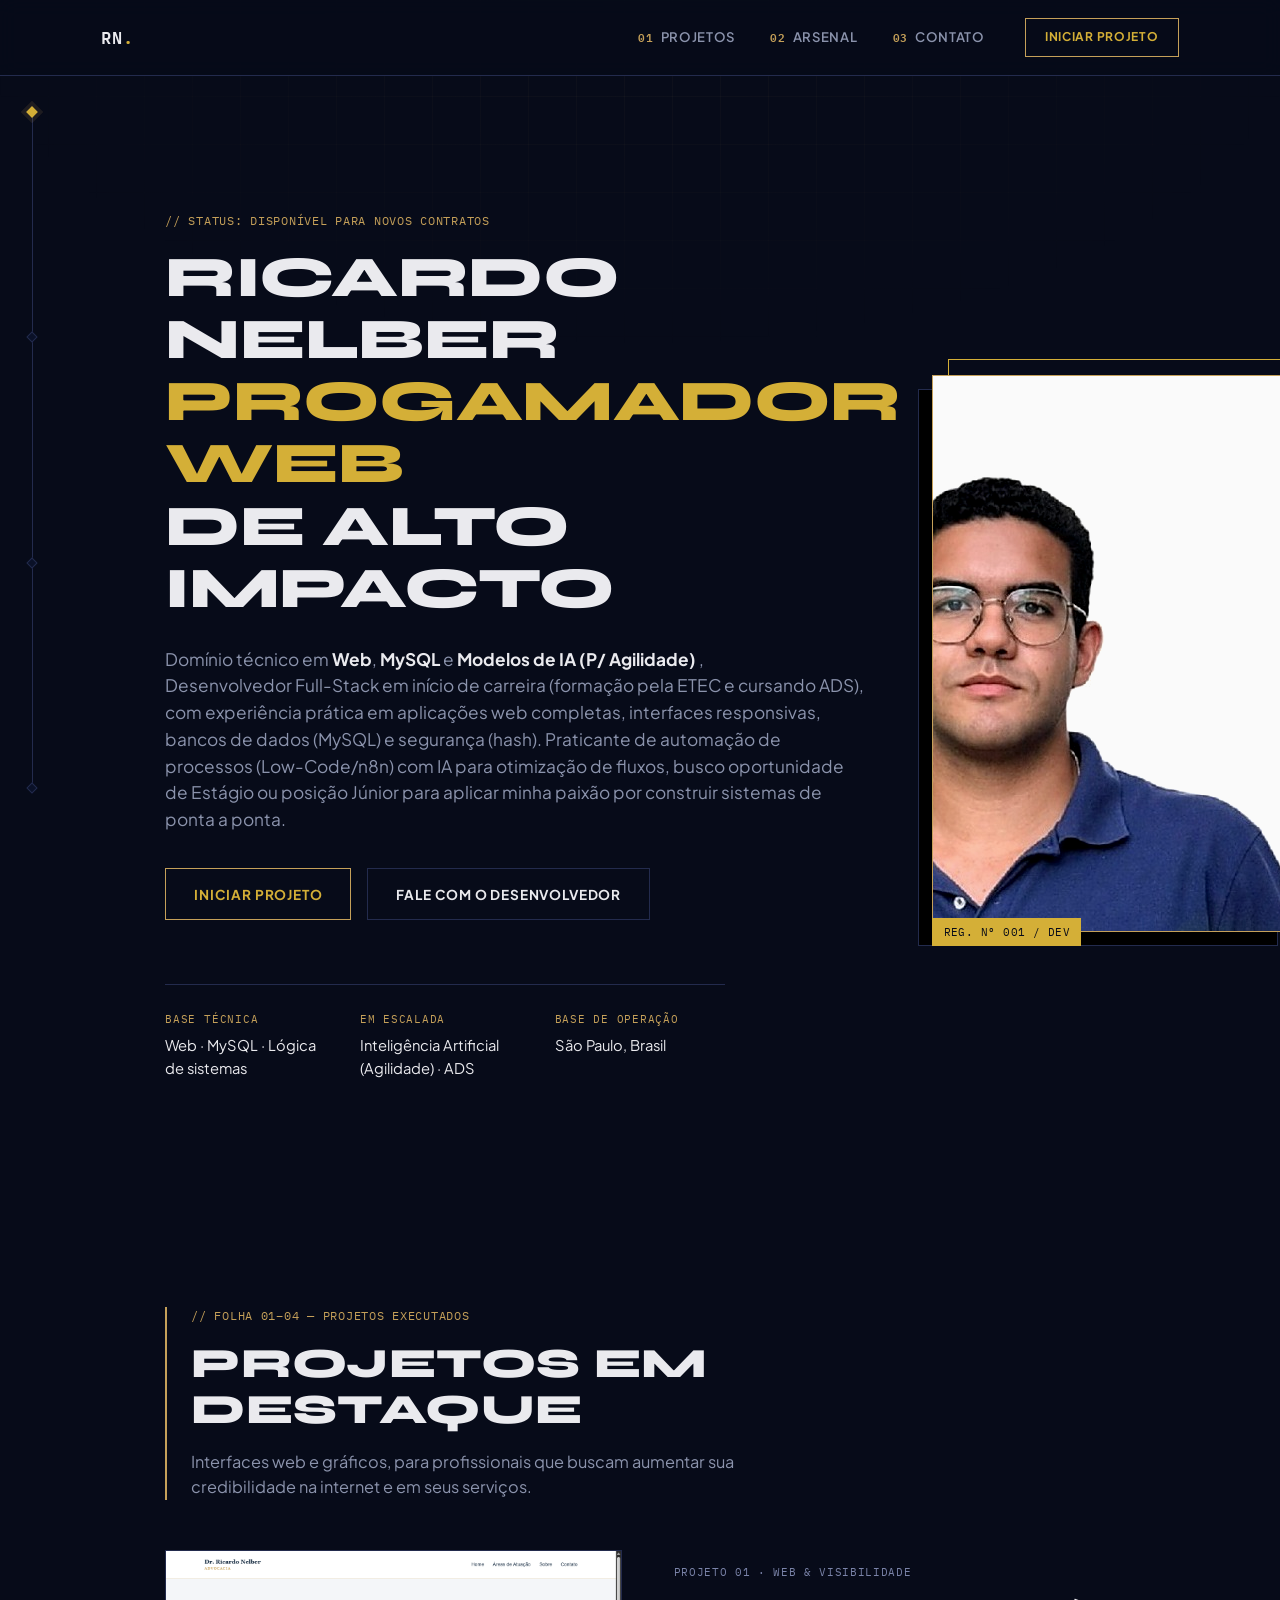
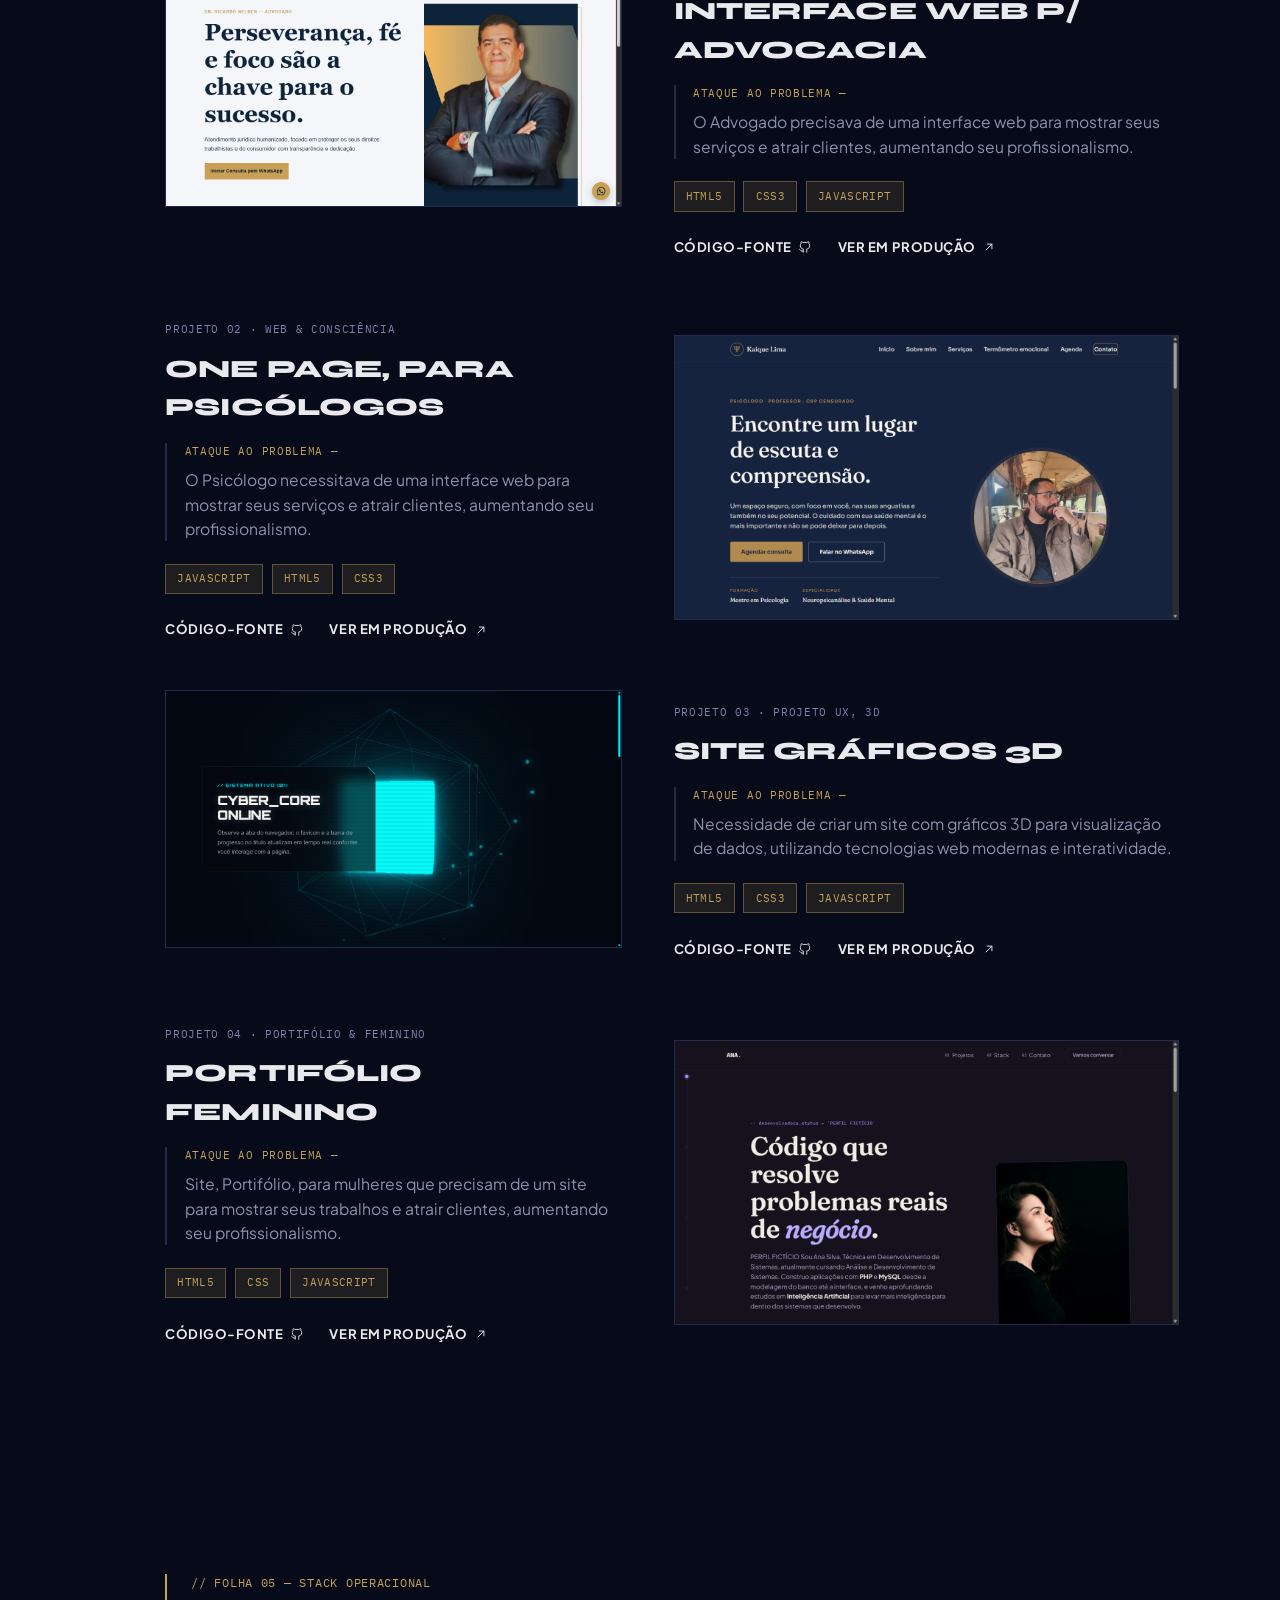
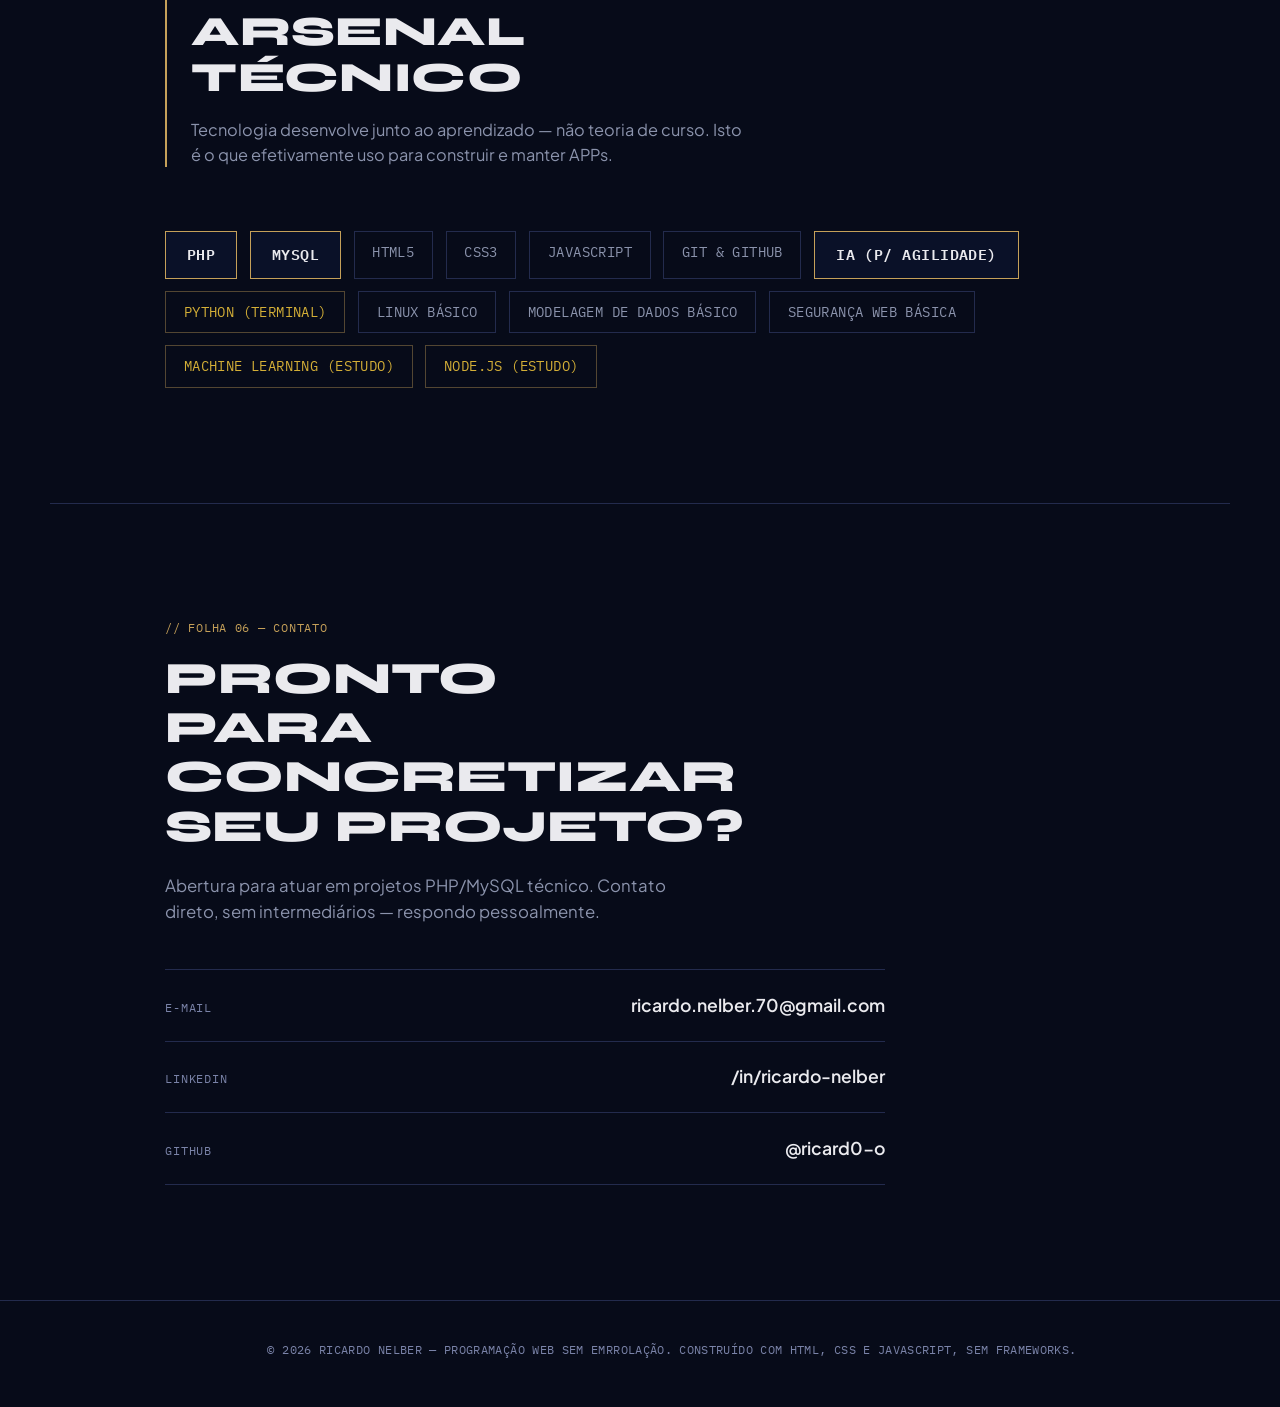
==== index.html @ 639a32f6 "upando meu portifolio" ====
<!DOCTYPE html>
<html lang="pt-BR">
<head>
<meta charset="UTF-8">
<meta name="viewport" content="width=device-width, initial-scale=1.0">
<title>Ricardo Nelber — Engenharia de Software de Alto Impacto | PHP, MySQL &amp; IA</title>
<meta name="description" content="Ricardo Nelber — Técnico em Desenvolvimento de Sistemas especializado em PHP, MySQL e Inteligência Artificial. Engenharia de software que blinda e escala operações de negócio.">
<meta name="author" content="Ricardo Nelber">

<!-- Open Graph -->
<meta property="og:type" content="website">
<meta property="og:title" content="Ricardo Nelber — Engenharia de Software de Alto Impacto">
<meta property="og:description" content="PHP, MySQL e Inteligência Artificial aplicados para blindar e escalar operações de negócio críticas.">
<meta property="og:image" content="imagem/ricardo-nelber-perfil.jpg">
<meta property="og:locale" content="pt_BR">

<link rel="icon" href="imagem/favicon.svg" type="image/svg+xml">
<link rel="stylesheet" href="css/styles.css">
</head>
<body>

<a class="skip-link" href="#conteudo">Pular para o conteúdo</a>

<!--
  NOTA PARA RICARDO: pontos marcados com "SUBSTITUIR" abaixo contêm
  placeholders (links de repositório, deploy e contato) que devem ser
  trocados pelos endereços reais antes da publicação.
-->

<!-- Trilho lateral: indicador de progresso de leitura, decorativo -->
<nav class="rail" aria-hidden="true">
  <svg class="rail__line" viewBox="0 0 2 100" preserveAspectRatio="none">
    <line x1="1" y1="0" x2="1" y2="100" />
  </svg>
  <ol class="rail__nodes">
    <li data-rail="inicio"><span></span></li>
    <li data-rail="projetos"><span></span></li>
    <li data-rail="stack"><span></span></li>
    <li data-rail="contato"><span></span></li>
  </ol>
</nav>

<header class="site-header">
  <div class="site-header__inner">
    <a href="#inicio" class="logo" aria-label="Ricardo Nelber — início">
      <span class="logo__mark">RN</span><span class="logo__dot">.</span>
    </a>

    <button class="nav-toggle" id="navToggle" aria-expanded="false" aria-controls="primaryNav">
      <span class="nav-toggle__box">
        <span></span><span></span>
      </span>
      <span class="sr-only">Abrir menu</span>
    </button>

    <nav id="primaryNav" class="primary-nav" aria-label="Navegação principal">
      <ul>
        <li><a href="#projetos"><span class="nav-index">01</span>Projetos</a></li>
        <li><a href="#stack"><span class="nav-index">02</span>Arsenal</a></li>
        <li><a href="#contato"><span class="nav-index">03</span>Contato</a></li>
      </ul>
      <a class="btn btn--primary btn--small" href="#contato">
        <span class="btn__fill" aria-hidden="true"></span>
        <span class="btn__label">Iniciar Projeto</span>
      </a>
    </nav>
  </div>
</header>

<main id="conteudo">
  
  <!-- ============ HERO ============ -->
  <section id="inicio" class="hero" aria-label="Apresentação">
    <div class="hero__grid">

      <div class="hero__text">
        <p class="eyebrow">// status: disponível para novos contratos</p>
        <h1 class="hero__title">
          Ricardo Nelber<br>
          <span class="hero__title-accent">Progamador web</span><br>
          de Alto Impacto
        </h1>
        <p class="hero__lede">
          Domínio técnico em <strong>Web</strong>, <strong>MySQL</strong> e
          <strong>Modelos de IA (P/ Agilidade) </strong>,<br>Desenvolvedor Full-Stack em início de carreira (formação pela ETEC e cursando ADS), com experiência prática em aplicações web completas, interfaces responsivas, bancos de dados (MySQL) e segurança (hash). Praticante de automação de processos (Low-Code/n8n) com IA para otimização de fluxos, busco oportunidade de Estágio ou posição Júnior para aplicar minha paixão por construir sistemas de ponta a ponta.
        </p>
        <div class="hero__actions">
          <a href="#projetos" class="btn btn--primary" data-hover-fill>
            <span class="btn__fill" aria-hidden="true"></span>
            <span class="btn__label">Iniciar Projeto</span>
          </a>
          <a href="#contato" class="btn btn--outline" data-hover-fill>
            <span class="btn__fill" aria-hidden="true"></span>
            <span class="btn__label">Fale com o Desenvolvedor</span>
          </a>
        </div>

        <dl class="hero__facts">
          <div>
            <dt>Base técnica</dt>
            <dd>Web · MySQL · Lógica de sistemas</dd>
          </div>
          <div>
            <dt>Em escalada</dt>
            <dd>Inteligência Artificial (Agilidade) · ADS</dd>
          </div>
          <div>
            <dt>Base de operação</dt>
            <dd>São Paulo, Brasil</dd>
          </div>
        </dl>
      </div>

      <figure class="hero__portrait">
        <div class="portrait-frame">
          <span class="portrait-frame__layer portrait-frame__layer--gold" aria-hidden="true"></span>
          <span class="portrait-frame__layer portrait-frame__layer--black" aria-hidden="true"></span>
          <div class="portrait-frame__photo">
            <img
              src="imagem/ricardo-nelber-perfil.jpg"
              alt="Retrato corporativo de Ricardo Nelber, desenvolvedor de sistemas, usando óculos e camisa polo azul, olhando diretamente para a câmera em fundo neutro."
              width="565" height="555"
              loading="eager">
          </div>
          <span class="portrait-frame__tag">REG. Nº 001 / DEV</span>
        </div>
      </figure>

    </div>
  </section>

  <!-- ============ PROJETOS ============ -->
  <section id="projetos" class="projetos" aria-label="Projetos em destaque">
    <header class="section-head">
      <p class="eyebrow">// folha 01–04 — projetos executados</p>
      <h2>Projetos em Destaque</h2>
      <p class="section-head__desc">
        Interfaces web e gráficos,  para profissionais que buscam aumentar sua credibilidade na internet e em seus serviços.
      </p>
    </header>

    <ol class="project-list">

      <li class="project-card" data-stagger="right">
        <div class="project-card__media">
          <img src="imagem/Inicio-adv.png" width="640" height="480" loading="lazy"
            alt="Ilustração técnica estilo blueprint de um gráfico de barras dourado representando níveis de estoque, com marcações de precisão nos cantos.">
        </div>
        <div class="project-card__body">
          <p class="eyebrow eyebrow--small">Projeto 01 · web &amp; visibilidade</p>
          <h3>Interface Web p/ Advocacia</h3>
          <p class="project-card__attack">
            <span class="project-card__attack-label">Ataque ao problema —</span>
            O Advogado precisava de uma interface web para mostrar seus serviços e atrair clientes, aumentando seu profissionalismo.
          <ul class="badge-list" aria-label="Tecnologias utilizadas">
            <li>HTML5</li><li>CSS3</li><li>JavaScript</li>
          </ul>
          <div class="project-card__links">
            <!-- SUBSTITUIR pelos links reais -->
            <a target="_blank" href="https://github.com/Ricard0-o/Site-One-Page-Adv-Nascimento">
              <span>Código-fonte</span>
              <svg viewBox="0 0 24 24" aria-hidden="true"><path d="M9 19c-4.3 1.4-4.3-2.5-6-3m12 5v-3.5c0-1 .1-1.4-.5-2 2.8-.3 5.5-1.4 5.5-6a4.6 4.6 0 0 0-1.3-3.2 4.2 4.2 0 0 0-.1-3.2s-1.1-.3-3.5 1.3a12.3 12.3 0 0 0-6.2 0C6.5 2.8 5.4 3.1 5.4 3.1a4.2 4.2 0 0 0-.1 3.2A4.6 4.6 0 0 0 4 9.5c0 4.6 2.7 5.7 5.5 6-.6.6-.6 1.2-.5 2V21" fill="none" stroke="currentColor" stroke-width="1.6" stroke-linecap="round" stroke-linejoin="round"/></svg>
            </a>
            <a target="_blank" href="https://advnascimento.netlify.app/">
              <span>Ver em produção</span>
              <svg viewBox="0 0 24 24" aria-hidden="true"><path d="M7 17 17 7M9 7h8v8" fill="none" stroke="currentColor" stroke-width="1.6" stroke-linecap="round" stroke-linejoin="round"/></svg>
            </a>
          </div>
        </div>
      </li>

      <li class="project-card" data-stagger="left">
        <div class="project-card__media">
          <img src="imagem/inicio-ps.png" width="640" height="480" loading="lazy"
            alt="Ilustração técnica estilo blueprint de três painéis retangulares conectados representando o fluxo de um chamado de suporte até a resolução.">
        </div>
        <div class="project-card__body">
          <p class="eyebrow eyebrow--small">Projeto 02 · Web &amp; Consciência</p>
          <h3>One Page, para Psicólogos</h3>
          <p class="project-card__attack">
            <span class="project-card__attack-label">Ataque ao problema —</span>
            O Psicólogo necessitava de uma interface web para mostrar seus serviços e atrair clientes, aumentando seu profissionalismo.
          </p>
          <ul class="badge-list" aria-label="Tecnologias utilizadas">
            <li>JavaScript</li><li>HTML5</li><li>CSS3</li>
          </ul>
          <div class="project-card__links">
            <a target="_blank" href="https://github.com/Ricard0-o/Site-One-Page-Pisico-kaique">
              <span>Código-fonte</span>
              <svg viewBox="0 0 24 24" aria-hidden="true"><path d="M9 19c-4.3 1.4-4.3-2.5-6-3m12 5v-3.5c0-1 .1-1.4-.5-2 2.8-.3 5.5-1.4 5.5-6a4.6 4.6 0 0 0-1.3-3.2 4.2 4.2 0 0 0-.1-3.2s-1.1-.3-3.5 1.3a12.3 12.3 0 0 0-6.2 0C6.5 2.8 5.4 3.1 5.4 3.1a4.2 4.2 0 0 0-.1 3.2A4.6 4.6 0 0 0 4 9.5c0 4.6 2.7 5.7 5.5 6-.6.6-.6 1.2-.5 2V21" fill="none" stroke="currentColor" stroke-width="1.6" stroke-linecap="round" stroke-linejoin="round"/></svg>
            </a>
            <a target="_blank" href="https://kaiquelimapsico.netlify.app/">
              <span>Ver em produção</span>
              <svg viewBox="0 0 24 24" aria-hidden="true"><path d="M7 17 17 7M9 7h8v8" fill="none" stroke="currentColor" stroke-width="1.6" stroke-linecap="round" stroke-linejoin="round"/></svg>
            </a>
          </div>
        </div>
      </li>

      <li class="project-card" data-stagger="right">
        <div class="project-card__media">
          <img src="imagem/site-3d.png" width="640" height="480" loading="lazy"
            alt="Ilustração técnica estilo blueprint de uma rede neural angular em dourado, representando um modelo de classificação de sentimento.">
        </div>
        <div class="project-card__body">
          <p class="eyebrow eyebrow--small">Projeto 03 · Projeto UX, 3D</p>
          <h3>Site Gráficos 3D</h3>
          <p class="project-card__attack">
            <span class="project-card__attack-label">Ataque ao problema —</span>
           Necessidade de criar um site com gráficos 3D para visualização de dados, utilizando tecnologias web modernas e interatividade.
          </p>
          <ul class="badge-list" aria-label="Tecnologias utilizadas">
            <li>HTML5</li><li>CSS3</li><li>JavaScript</li>
          </ul>
          <div class="project-card__links">
            <a target="_blank" href="https://github.com/Ricard0-o/Objeto-3D-WEB">
              <span>Código-fonte</span>
              <svg viewBox="0 0 24 24" aria-hidden="true"><path d="M9 19c-4.3 1.4-4.3-2.5-6-3m12 5v-3.5c0-1 .1-1.4-.5-2 2.8-.3 5.5-1.4 5.5-6a4.6 4.6 0 0 0-1.3-3.2 4.2 4.2 0 0 0-.1-3.2s-1.1-.3-3.5 1.3a12.3 12.3 0 0 0-6.2 0C6.5 2.8 5.4 3.1 5.4 3.1a4.2 4.2 0 0 0-.1 3.2A4.6 4.6 0 0 0 4 9.5c0 4.6 2.7 5.7 5.5 6-.6.6-.6 1.2-.5 2V21" fill="none" stroke="currentColor" stroke-width="1.6" stroke-linecap="round" stroke-linejoin="round"/></svg>
            </a>
            <a href="https://text-grafico-3d.netlify.app/" target="_blank">
              <span>Ver em produção</span>
              <svg viewBox="0 0 24 24" aria-hidden="true"><path d="M7 17 17 7M9 7h8v8" fill="none" stroke="currentColor" stroke-width="1.6" stroke-linecap="round" stroke-linejoin="round"/></svg>
            </a>
          </div>
        </div>
      </li>

      <li class="project-card" data-stagger="left">
        <div class="project-card__media">
          <img src="imagem/port-fem.png" width="640" height="480" loading="lazy"
            alt="Ilustração técnica estilo blueprint de um escudo angular dourado com uma chave, representando um sistema de autenticação e permissões.">
        </div>
        <div class="project-card__body">
          <p class="eyebrow eyebrow--small">Projeto 04 · Portifólio &amp; Feminino</p>
          <h3>Portifólio Feminino</h3>
          <p class="project-card__attack">
            <span class="project-card__attack-label">Ataque ao problema —</span>
            Site, Portifólio, para mulheres que precisam de um site para mostrar seus trabalhos e atrair clientes, aumentando seu profissionalismo.
          </p>
          <ul class="badge-list" aria-label="Tecnologias utilizadas">
            <li>HTML5</li><li>CSS</li><li>JavaScript</li>
          </ul>
          <div class="project-card__links">
            <a target="_blank" href="https://github.com/Ricard0-o/Portif-lio-Fiminino/">
              <span>Código-fonte</span>
              <svg viewBox="0 0 24 24" aria-hidden="true"><path d="M9 19c-4.3 1.4-4.3-2.5-6-3m12 5v-3.5c0-1 .1-1.4-.5-2 2.8-.3 5.5-1.4 5.5-6a4.6 4.6 0 0 0-1.3-3.2 4.2 4.2 0 0 0-.1-3.2s-1.1-.3-3.5 1.3a12.3 12.3 0 0 0-6.2 0C6.5 2.8 5.4 3.1 5.4 3.1a4.2 4.2 0 0 0-.1 3.2A4.6 4.6 0 0 0 4 9.5c0 4.6 2.7 5.7 5.5 6-.6.6-.6 1.2-.5 2V21" fill="none" stroke="currentColor" stroke-width="1.6" stroke-linecap="round" stroke-linejoin="round"/></svg>
            </a>
            <a target="_blank" href="https://portifolio-feminino.netlify.app/">
              <span>Ver em produção</span>
              <svg viewBox="0 0 24 24" aria-hidden="true"><path d="M7 17 17 7M9 7h8v8" fill="none" stroke="currentColor" stroke-width="1.6" stroke-linecap="round" stroke-linejoin="round"/></svg>
            </a>
          </div>
        </div>
      </li>

    </ol>
  </section>

  <!-- ============ ARSENAL TÉCNICO ============ -->
  <section id="stack" class="stack" aria-label="Arsenal técnico">
    <header class="section-head">
      <p class="eyebrow">// folha 05 — stack operacional</p>
      <h2>Arsenal Técnico</h2>
      <p class="section-head__desc">
        Tecnologia desenvolve junto ao aprendizado — não teoria de curso.
        Isto é o que efetivamente uso para construir e manter APPs.
      </p>
    </header>

    <div class="stack__cloud" role="list">
      <span role="listitem" class="tag tag--lg">PHP</span>
      <span role="listitem" class="tag tag--lg">MySQL</span>
      <span role="listitem" class="tag">HTML5</span>
      <span role="listitem" class="tag">CSS3</span>
      <span role="listitem" class="tag">JavaScript</span>
      <span role="listitem" class="tag">Git &amp; GitHub</span>
      <span role="listitem" class="tag tag--lg">IA (P/ agilidade)</span>
      <span role="listitem" class="tag tag--accent">Python (Terminal)</span>
      <span role="listitem" class="tag">Linux básico</span>
      <span role="listitem" class="tag">Modelagem de dados básico</span>
      <span role="listitem" class="tag">Segurança web básica</span>
      <span role="listitem" class="tag tag--accent">Machine Learning (Estudo)</span>
      <span role="listitem" class="tag tag--accent">Node.js (Estudo)</span>
    </div>
  </section>

  <!-- ============ CONTATO ============ -->
  <section id="contato" class="contato" aria-label="Contato">
    <div class="contato__inner">
      <p class="eyebrow">// folha 06 — contato</p>
      <h2>Pronto <br>para concretizar<br>seu Projeto?</h2>
      <p class="contato__lede">
        Abertura para atuar em projetos PHP/MySQL técnico.
        Contato direto, sem intermediários — respondo pessoalmente.
      </p>

      <div class="contato__links">
        <!-- SUBSTITUIR pelos endereços reais de Ricardo -->
        <a class="contato__link" href="mailto:ricardo.nelber.70@gmail.com">
          <span class="contato__link-label">E-mail</span>
          <span class="contato__link-value">ricardo.nelber.70@gmail.com</span>
        </a>
        <a class="contato__link" href="https://www.linkedin.com/in/ricardo-nelber-507a86279/" target="_blank" rel="noopener noreferrer">
          <span class="contato__link-label">LinkedIn</span>
          <span class="contato__link-value">/in/ricardo-nelber</span>
        </a>
        <a class="contato__link" href="https://github.com/ricard0-o" target="_blank" rel="noopener noreferrer">
          <span class="contato__link-label">GitHub</span>
          <span class="contato__link-value">@ricard0-o</span>
        </a>
      </div>
    </div>
  </section>

</main>

<footer class="site-footer">
  <p>&copy; <span id="year">2026</span> Ricardo Nelber — Programação Web sem emrrolação. Construído com HTML, CSS e JavaScript, sem frameworks.</p>
</footer>

<script src="js/main.js"></script>
</body>
</html>
---- css/styles.css ----
/* =========================================================
   Ricardo Nelber — Portfólio
   Sistema de design: "Blueprint de Autoridade"
   Azul-marinha absoluto + preto + dourado metálico.
   Ângulos retos, grid de precisão, tipografia em caixa alta.
   ========================================================= */

/* ---------- Fontes locais (sem CDN externa) ---------- */
@font-face {
  font-family: "Syne";
  src: url("fonts/syne-latin-700-normal.woff2") format("woff2");
  font-weight: 700; font-style: normal; font-display: swap;
}
@font-face {
  font-family: "Syne";
  src: url("fonts/syne-latin-800-normal.woff2") format("woff2");
  font-weight: 800; font-style: normal; font-display: swap;
}
@font-face {
  font-family: "Plus Jakarta Sans";
  src: url("fonts/plus-jakarta-sans-latin-400-normal.woff2") format("woff2");
  font-weight: 400; font-style: normal; font-display: swap;
}
@font-face {
  font-family: "Plus Jakarta Sans";
  src: url("fonts/plus-jakarta-sans-latin-500-normal.woff2") format("woff2");
  font-weight: 500; font-style: normal; font-display: swap;
}
@font-face {
  font-family: "Plus Jakarta Sans";
  src: url("fonts/plus-jakarta-sans-latin-600-normal.woff2") format("woff2");
  font-weight: 600; font-style: normal; font-display: swap;
}
@font-face {
  font-family: "Plus Jakarta Sans";
  src: url("fonts/plus-jakarta-sans-latin-700-normal.woff2") format("woff2");
  font-weight: 700; font-style: normal; font-display: swap;
}
@font-face {
  font-family: "IBM Plex Mono";
  src: url("fonts/ibm-plex-mono-latin-400-normal.woff2") format("woff2");
  font-weight: 400; font-style: normal; font-display: swap;
}
@font-face {
  font-family: "IBM Plex Mono";
  src: url("fonts/ibm-plex-mono-latin-500-normal.woff2") format("woff2");
  font-weight: 500; font-style: normal; font-display: swap;
}
@font-face {
  font-family: "IBM Plex Mono";
  src: url("fonts/ibm-plex-mono-latin-600-normal.woff2") format("woff2");
  font-weight: 600; font-style: normal; font-display: swap;
}

/* ---------- Tokens ---------- */
:root {
  /* cor — autoridade: marinha absoluto + preto + dourado */
  --bg: #070B19;
  --bg-deep: #000000;
  --bg-elevated: #0A1128;
  --bg-panel: #0D1430;
  --line: #232B4D;
  --line-gold: rgba(197, 160, 89, 0.4);
  --text: #EAEAEE;
  --text-muted: #8B93AC;
  --text-faint: #7A83A8;
  --gold: #C5A059;
  --gold-bright: #D4AF37;
  --gold-dim: rgba(197, 160, 89, 0.12);

  /* tipografia */
  --font-display: "Syne", "Arial Narrow", sans-serif;
  --font-body: "Plus Jakarta Sans", -apple-system, BlinkMacSystemFont, "Segoe UI", sans-serif;
  --font-mono: "IBM Plex Mono", ui-monospace, SFMono-Regular, Menlo, monospace;

  /* layout — zero arredondamento, por princípio de projeto */
  --radius: 0px;
  --content-max: 1180px;
  --edge: clamp(1.25rem, 4vw, 4rem);
  --rail-w: 64px;

  --ease: cubic-bezier(0.65, 0, 0.35, 1);
}

/* ---------- Reset ---------- */
*, *::before, *::after { box-sizing: border-box; }
html { scroll-behavior: smooth; }
@media (prefers-reduced-motion: reduce) {
  html { scroll-behavior: auto; }
  *, *::before, *::after {
    animation-duration: 0.001ms !important;
    animation-iteration-count: 1 !important;
    transition-duration: 0.001ms !important;
    scroll-behavior: auto !important;
  }
}

body {
  margin: 0;
  background: var(--bg);
  color: var(--text);
  font-family: var(--font-body);
  font-size: 16px;
  line-height: 1.55;
  -webkit-font-smoothing: antialiased;
  overflow-x: hidden;
}

img { max-width: 100%; display: block; }
a { color: inherit; text-decoration: none; }
ul, ol { margin: 0; padding: 0; list-style: none; }
h1, h2, h3, h4, dt, dd, p, figure { margin: 0; }

/* grid de precisão / blueprint, sutil, fixo no fundo */
body::before {
  content: "";
  position: fixed;
  inset: 0;
  pointer-events: none;
  z-index: 0;
  background-image:
    linear-gradient(rgba(197,160,89,0.05) 1px, transparent 1px),
    linear-gradient(90deg, rgba(197,160,89,0.05) 1px, transparent 1px);
  background-size: 48px 48px;
  mask-image: radial-gradient(ellipse 75% 55% at 50% 0%, black, transparent 72%);
}

.sr-only {
  position: absolute; width: 1px; height: 1px;
  padding: 0; margin: -1px; overflow: hidden;
  clip: rect(0,0,0,0); white-space: nowrap; border: 0;
}

.skip-link {
  position: absolute;
  left: 1rem; top: -3rem;
  background: var(--gold-bright);
  color: #070B19;
  font-family: var(--font-mono);
  font-weight: 600;
  font-size: 0.85rem;
  text-transform: uppercase;
  letter-spacing: 0.04em;
  padding: 0.6rem 1rem;
  z-index: 200;
  transition: top 0.2s var(--ease);
}
.skip-link:focus { top: 1rem; }

:focus-visible {
  outline: 2px solid var(--gold-bright);
  outline-offset: 3px;
}

/* ---------- Tipografia geral ---------- */
.eyebrow {
  font-family: var(--font-mono);
  font-size: 0.76rem;
  letter-spacing: 0.06em;
  text-transform: uppercase;
  color: var(--gold);
  margin: 0 0 1rem;
}
.eyebrow--small { font-size: 0.7rem; color: var(--text-faint); margin-bottom: 0.7rem; }

/* ---------- Trilho lateral: marcadores em losango (sem raio) ---------- */
.rail {
  position: fixed;
  left: 0; top: 0; bottom: 0;
  width: var(--rail-w);
  display: none;
  align-items: center;
  justify-content: center;
  z-index: 40;
}
@media (min-width: 1024px) {
  .rail { display: flex; }
}
.rail__line {
  position: absolute;
  left: calc(var(--rail-w) / 2 - 0.5px);
  top: 12%; height: 76%;
  width: 1px;
}
.rail__line line {
  stroke: var(--line);
  stroke-width: 1;
  vector-effect: non-scaling-stroke;
}
.rail__nodes {
  position: relative;
  height: 76%;
  display: flex;
  flex-direction: column;
  justify-content: space-between;
}
.rail__nodes li span {
  display: block;
  width: 8px; height: 8px;
  background: var(--bg-elevated);
  border: 1.5px solid var(--line);
  transform: rotate(45deg);
  transition: background 0.3s var(--ease), border-color 0.3s var(--ease), box-shadow 0.3s var(--ease);
}
.rail__nodes li.is-active span {
  background: var(--gold-bright);
  border-color: var(--gold-bright);
  box-shadow: 0 0 0 4px var(--gold-dim);
}

/* ---------- Header ---------- */
.site-header {
  position: sticky;
  top: 0;
  z-index: 100;
  background: rgba(7, 11, 25, 0.85);
  backdrop-filter: blur(10px);
  border-bottom: 1px solid var(--line);
}
.site-header__inner {
  max-width: var(--content-max);
  margin: 0 auto;
  padding: 1.1rem var(--edge);
  display: flex;
  align-items: center;
  justify-content: space-between;
  gap: 1rem;
}
.logo {
  font-family: var(--font-mono);
  font-weight: 600;
  font-size: 1.05rem;
  letter-spacing: 0.04em;
  display: inline-flex;
  align-items: baseline;
}
.logo__mark { color: var(--text); }
.logo__dot { color: var(--gold-bright); }

.primary-nav {
  display: flex;
  align-items: center;
  gap: clamp(1.25rem, 3vw, 2.5rem);
}
.primary-nav ul {
  display: flex;
  gap: clamp(1.1rem, 2.6vw, 2rem);
}
.primary-nav a:not(.btn) {
  position: relative;
  font-size: 0.82rem;
  font-weight: 600;
  text-transform: uppercase;
  letter-spacing: 0.05em;
  color: var(--text-muted);
  padding: 0.3rem 0.1rem;
  display: inline-flex;
  align-items: center;
  gap: 0.45rem;
  transition: color 0.25s var(--ease);
}
.nav-index {
  font-family: var(--font-mono);
  font-size: 0.66rem;
  color: var(--gold);
}
.primary-nav a:not(.btn)::after {
  content: "";
  position: absolute;
  left: 0; right: 100%; bottom: -2px;
  height: 1px;
  background: var(--gold-bright);
  transition: right 0.3s var(--ease);
}
.primary-nav a:not(.btn):hover { color: var(--text); }
.primary-nav a:not(.btn):hover::after,
.primary-nav a:not(.btn):focus-visible::after { right: 0; }

.nav-toggle {
  display: none;
  background: none;
  border: none;
  cursor: pointer;
  padding: 0.5rem;
}
.nav-toggle__box {
  width: 22px; height: 14px;
  position: relative;
  display: block;
}
.nav-toggle__box span {
  position: absolute;
  left: 0; right: 0;
  height: 2px;
  background: var(--gold);
  transition: transform 0.28s var(--ease), opacity 0.28s var(--ease), top 0.28s var(--ease);
}
.nav-toggle__box span:first-child { top: 0; }
.nav-toggle__box span:last-child { top: 100%; transform: translateY(-100%); }
.nav-toggle[aria-expanded="true"] .nav-toggle__box span:first-child { top: 50%; transform: translateY(-50%) rotate(45deg); }
.nav-toggle[aria-expanded="true"] .nav-toggle__box span:last-child { top: 50%; transform: translateY(-50%) rotate(-45deg); }

/* ---------- Botões: retos, com preenchimento cirúrgico invertendo cores ---------- */
.btn {
  --pad-y: 0.9rem;
  --pad-x: 1.75rem;
  position: relative;
  display: inline-flex;
  align-items: center;
  justify-content: center;
  font-family: var(--font-body);
  font-weight: 700;
  font-size: 0.85rem;
  text-transform: uppercase;
  letter-spacing: 0.06em;
  padding: var(--pad-y) var(--pad-x);
  cursor: pointer;
  isolation: isolate;
  overflow: hidden;
  border: 1.5px solid var(--gold);
  border-radius: 0;
  transition: color 0.3s var(--ease), border-color 0.3s var(--ease);
}
.btn--small { --pad-y: 0.6rem; --pad-x: 1.2rem; font-size: 0.75rem; }

.btn__label { position: relative; z-index: 2; }
.btn__fill {
  position: absolute;
  inset: 0;
  background: var(--gold-bright);
  transform: translateX(-101%);
  transition: transform 0.4s var(--ease);
  z-index: 1;
}

.btn--primary {
  background: transparent;
  color: var(--gold-bright);
}
.btn--primary:hover, .btn--primary:focus-visible {
  color: #070B19;
}
.btn--primary:hover .btn__fill,
.btn--primary:focus-visible .btn__fill { transform: translateX(0); }

.btn--outline {
  border-color: var(--line);
  color: var(--text);
}
.btn--outline .btn__fill { background: #000000; }
.btn--outline:hover, .btn--outline:focus-visible {
  color: var(--gold-bright);
  border-color: var(--gold);
}
.btn--outline:hover .btn__fill,
.btn--outline:focus-visible .btn__fill { transform: translateX(0); }

/* ---------- Layout base de seção ---------- */
main { position: relative; z-index: 1; }
section {
  max-width: var(--content-max);
  margin: 0 auto;
  padding: clamp(4rem, 9vw, 7.5rem) var(--edge);
}
@media (min-width: 1024px) {
  section { padding-left: calc(var(--edge) + var(--rail-w)); }
}

.section-head {
  max-width: 640px;
  margin-bottom: clamp(2.5rem, 5vw, 4rem);
  border-left: 2px solid var(--gold);
  padding-left: 1.5rem;
}
.section-head h2 {
  font-family: var(--font-display);
  font-weight: 800;
  text-transform: uppercase;
  letter-spacing: 0.01em;
  font-size: clamp(1.9rem, 3.4vw, 2.6rem);
  line-height: 1.1;
  color: var(--text);
}
.section-head__desc {
  margin-top: 1rem;
  color: var(--text-muted);
  font-size: 1.02rem;
  max-width: 46ch;
}

/* ---------- Hero ---------- */
.hero {
  padding-top: clamp(5rem, 11vw, 8.5rem);
  padding-bottom: clamp(4rem, 8vw, 6rem);
}
.hero__grid {
  display: grid;
  grid-template-columns: 1fr;
  gap: clamp(3rem, 6vw, 2rem);
  align-items: center;
}
@media (min-width: 900px) {
  .hero__grid {
    grid-template-columns: 1.15fr 0.85fr;
    gap: 2rem;
  }
}

.hero__title {
  font-family: var(--font-display);
  font-weight: 800;
  text-transform: uppercase;
  font-size: clamp(2.1rem, 5vw, 3.6rem);
  line-height: 1.08;
  letter-spacing: -0.01em;
  color: var(--text);
}
.hero__title-accent { color: var(--gold-bright); }

.hero__lede {
  margin-top: 1.6rem;
  color: var(--text-muted);
  font-size: 1.08rem;
  max-width: 54ch;
}
.hero__lede strong { color: var(--text); font-weight: 700; }

.hero__actions {
  display: flex;
  flex-wrap: wrap;
  gap: 1rem;
  margin-top: 2.2rem;
}

.hero__facts {
  margin-top: clamp(3rem, 6vw, 4rem);
  display: grid;
  grid-template-columns: repeat(auto-fit, minmax(150px, 1fr));
  gap: 1.5rem;
  max-width: 560px;
  border-top: 1px solid var(--line);
  padding-top: 1.6rem;
}
.hero__facts dt {
  font-family: var(--font-mono);
  font-size: 0.68rem;
  color: var(--gold);
  text-transform: uppercase;
  letter-spacing: 0.07em;
  margin-bottom: 0.4rem;
}
.hero__facts dd { font-size: 0.92rem; color: var(--text); }

/* retrato: molduras retas sobrepostas (dourado + preto) para profundidade */
.hero__portrait {
  position: relative;
  justify-self: center;
}
.portrait-frame {
  position: relative;
  width: min(360px, 78vw);
}
.portrait-frame__layer {
  position: absolute;
  inset: 0;
  border: 1.5px solid var(--gold);
}
.portrait-frame__layer--gold {
  transform: translate(16px, -16px);
  border-color: var(--gold-bright);
}
.portrait-frame__layer--black {
  transform: translate(-14px, 14px);
  background: #000000;
  border-color: var(--line);
}
.portrait-frame__photo {
  position: relative;
  z-index: 2;
  border: 1.5px solid var(--gold);
  background: var(--bg-elevated);
  overflow: hidden;
}
.portrait-frame__photo img {
  width: 100%;
  aspect-ratio: 565 / 555;
  object-fit: cover;
  filter: saturate(0.85) contrast(1.08) brightness(0.98);
}
.portrait-frame__tag {
  position: absolute;
  z-index: 3;
  left: 0; bottom: -14px;
  font-family: var(--font-mono);
  font-size: 0.68rem;
  letter-spacing: 0.04em;
  text-transform: uppercase;
  color: #070B19;
  background: var(--gold-bright);
  padding: 0.35rem 0.7rem;
}
@media (min-width: 900px) {
  .hero__portrait { justify-self: end; margin-right: 0.5rem; }
}

/* ---------- Projetos: lista assimétrica ---------- */
.project-list {
  display: flex;
  flex-direction: column;
  gap: clamp(2.5rem, 5vw, 4.5rem);
}
.project-card {
  display: grid;
  grid-template-columns: 1fr;
  gap: 1.75rem;
  align-items: start;
}
@media (min-width: 860px) {
  .project-card {
    grid-template-columns: minmax(0, 0.95fr) minmax(0, 1.05fr);
    gap: clamp(2rem, 4vw, 3.5rem);
  }
  .project-card[data-stagger="left"] .project-card__media { order: 2; }
  .project-card[data-stagger="left"] .project-card__body { order: 1; }
  .project-card[data-stagger="right"] .project-card__media { transform: translateY(-14px); }
  .project-card[data-stagger="left"] .project-card__media { transform: translateY(14px); }
}

.project-card__media {
  position: relative;
  overflow: hidden; /* corta apenas o excesso interno da imagem e mantém o bloco fixo */
  border: 1px solid var(--line);
  background: var(--bg-elevated);
  isolation: isolate;
  transition: border-color 0.4s var(--ease), box-shadow 0.4s var(--ease);
}
.project-card__media img {
  width: 100%;
  height: 100%;
  display: block;
  object-fit: cover;
  transform: scale(1);
  transform-origin: center center;
  transition: transform 0.45s var(--ease), filter 0.35s var(--ease);
}
.project-card:hover .project-card__media,
.project-card:focus-within .project-card__media {
  border-color: var(--gold);
  box-shadow: 0 0 0 1px rgba(197, 160, 89, 0.18);
}
.project-card:hover .project-card__media img,
.project-card:focus-within .project-card__media img {
  transform: scale(1.08); /* zoom interno restrito ao card, sem deslocar o bloco */
  filter: saturate(1.08) contrast(1.04);
}

.project-card__body h3 {
  font-family: var(--font-display);
  font-weight: 800;
  text-transform: uppercase;
  letter-spacing: 0.005em;
  font-size: clamp(1.25rem, 2.2vw, 1.55rem);
  color: var(--text);
  margin-bottom: 1rem;
}

.project-card__attack {
  color: var(--text-muted);
  max-width: 52ch;
  font-size: 0.98rem;
  border-left: 2px solid var(--line);
  padding-left: 1.1rem;
}
.project-card__attack-label {
  display: block;
  font-family: var(--font-mono);
  font-size: 0.7rem;
  text-transform: uppercase;
  letter-spacing: 0.06em;
  color: var(--gold);
  margin-bottom: 0.5rem;
}

.badge-list {
  display: flex;
  flex-wrap: wrap;
  gap: 0.55rem;
  margin: 1.4rem 0 1.6rem;
}
.badge-list li {
  font-family: var(--font-mono);
  font-size: 0.7rem;
  text-transform: uppercase;
  letter-spacing: 0.03em;
  color: var(--gold);
  background: var(--gold-dim);
  border: 1px solid var(--line-gold);
  padding: 0.34rem 0.7rem;
}

.project-card__links {
  display: flex;
  gap: 1.6rem;
}
.project-card__links a {
  position: relative;
  display: inline-flex;
  align-items: center;
  gap: 0.4rem;
  font-size: 0.82rem;
  font-weight: 700;
  text-transform: uppercase;
  letter-spacing: 0.04em;
  color: var(--text);
}
.project-card__links svg {
  width: 14px; height: 14px;
  transition: transform 0.3s var(--ease);
}
.project-card__links a::after {
  content: "";
  position: absolute;
  left: 0; right: 100%; bottom: -3px;
  height: 1px;
  background: var(--gold-bright);
  transition: right 0.3s var(--ease);
}
.project-card__links a:hover, .project-card__links a:focus-visible { color: var(--gold-bright); }
.project-card__links a:hover::after, .project-card__links a:focus-visible::after { right: 0; }
.project-card__links a:hover svg { transform: translate(2px, -2px); }

/* ---------- Arsenal técnico ---------- */
.stack__cloud {
  display: flex;
  flex-wrap: wrap;
  gap: 0.75rem 0.8rem;
}
.tag {
  font-family: var(--font-mono);
  font-size: 0.85rem;
  text-transform: uppercase;
  letter-spacing: 0.03em;
  color: var(--text-muted);
  border: 1px solid var(--line);
  padding: 0.6rem 1.1rem;
  transition: transform 0.25s var(--ease), border-color 0.25s var(--ease), color 0.25s var(--ease), background 0.25s var(--ease);
}
.tag:hover {
  transform: translateY(-3px);
  border-color: var(--gold);
  color: var(--text);
}
.tag--lg {
  font-size: 0.95rem;
  font-weight: 600;
  color: var(--text);
  background: var(--bg-elevated);
  padding: 0.7rem 1.3rem;
  border-color: var(--gold);
}
.tag--accent {
  color: var(--gold-bright);
  border-color: var(--line-gold);
}

/* ---------- Contato ---------- */
.contato {
  border-top: 1px solid var(--line);
}
.contato__inner {
  max-width: 720px;
}
.contato h2 {
  font-family: var(--font-display);
  font-weight: 800;
  text-transform: uppercase;
  font-size: clamp(1.8rem, 4.2vw, 2.8rem);
  line-height: 1.1;
  color: var(--text);
}
.contato__lede {
  margin-top: 1.4rem;
  color: var(--text-muted);
  font-size: 1.05rem;
  max-width: 46ch;
}
.contato__links {
  margin-top: 2.75rem;
  display: flex;
  flex-direction: column;
  border-top: 1px solid var(--line);
}
.contato__link {
  display: flex;
  align-items: baseline;
  justify-content: space-between;
  gap: 1rem;
  padding: 1.35rem 0;
  border-bottom: 1px solid var(--line);
  transition: padding-left 0.3s var(--ease), color 0.3s var(--ease), border-color 0.3s var(--ease);
}
.contato__link:hover, .contato__link:focus-visible {
  padding-left: 0.9rem;
  color: var(--gold-bright);
  border-color: var(--gold);
}
.contato__link-label {
  font-family: var(--font-mono);
  font-size: 0.72rem;
  color: var(--text-faint);
  text-transform: uppercase;
  letter-spacing: 0.07em;
}
.contato__link-value {
  font-size: 1.1rem;
  font-weight: 600;
}

/* ---------- Footer ---------- */
.site-footer {
  padding: 2.5rem var(--edge) 3rem;
  text-align: center;
  border-top: 1px solid var(--line);
}
@media (min-width: 1024px) { .site-footer { padding-left: calc(var(--edge) + var(--rail-w)); } }
.site-footer p {
  font-family: var(--font-mono);
  font-size: 0.74rem;
  color: var(--text-faint);
  text-transform: uppercase;
  letter-spacing: 0.03em;
}

/* ---------- Mobile nav ---------- */
@media (max-width: 780px) {
  .nav-toggle { display: inline-flex; align-items: center; justify-content: center; }
  .primary-nav {
    position: fixed;
    inset: 0 0 auto 0;
    top: 64px;
    background: var(--bg-elevated);
    border-bottom: 1px solid var(--line);
    flex-direction: column;
    align-items: stretch;
    padding: 1.5rem var(--edge) 2rem;
    gap: 1.5rem;
    transform: translateY(-8px);
    opacity: 0;
    visibility: hidden;
    pointer-events: none;
    transition: transform 0.3s var(--ease), opacity 0.3s var(--ease), visibility 0.3s;
  }
  .primary-nav.is-open {
    transform: translateY(0);
    opacity: 1;
    visibility: visible;
    pointer-events: auto;
  }
  .primary-nav ul { flex-direction: column; gap: 1rem; }
  .primary-nav a:not(.btn) { font-size: 1rem; }
  .primary-nav .btn { align-self: flex-start; }
}

/* ---------- Revelação no scroll ---------- */
[data-reveal] {
  opacity: 0;
  transform: translateY(18px);
  transition: opacity 0.7s var(--ease), transform 0.7s var(--ease);
}
[data-reveal].is-visible {
  opacity: 1;
  transform: translateY(0);
}
@media (prefers-reduced-motion: reduce) {
  [data-reveal] { opacity: 1; transform: none; }
}
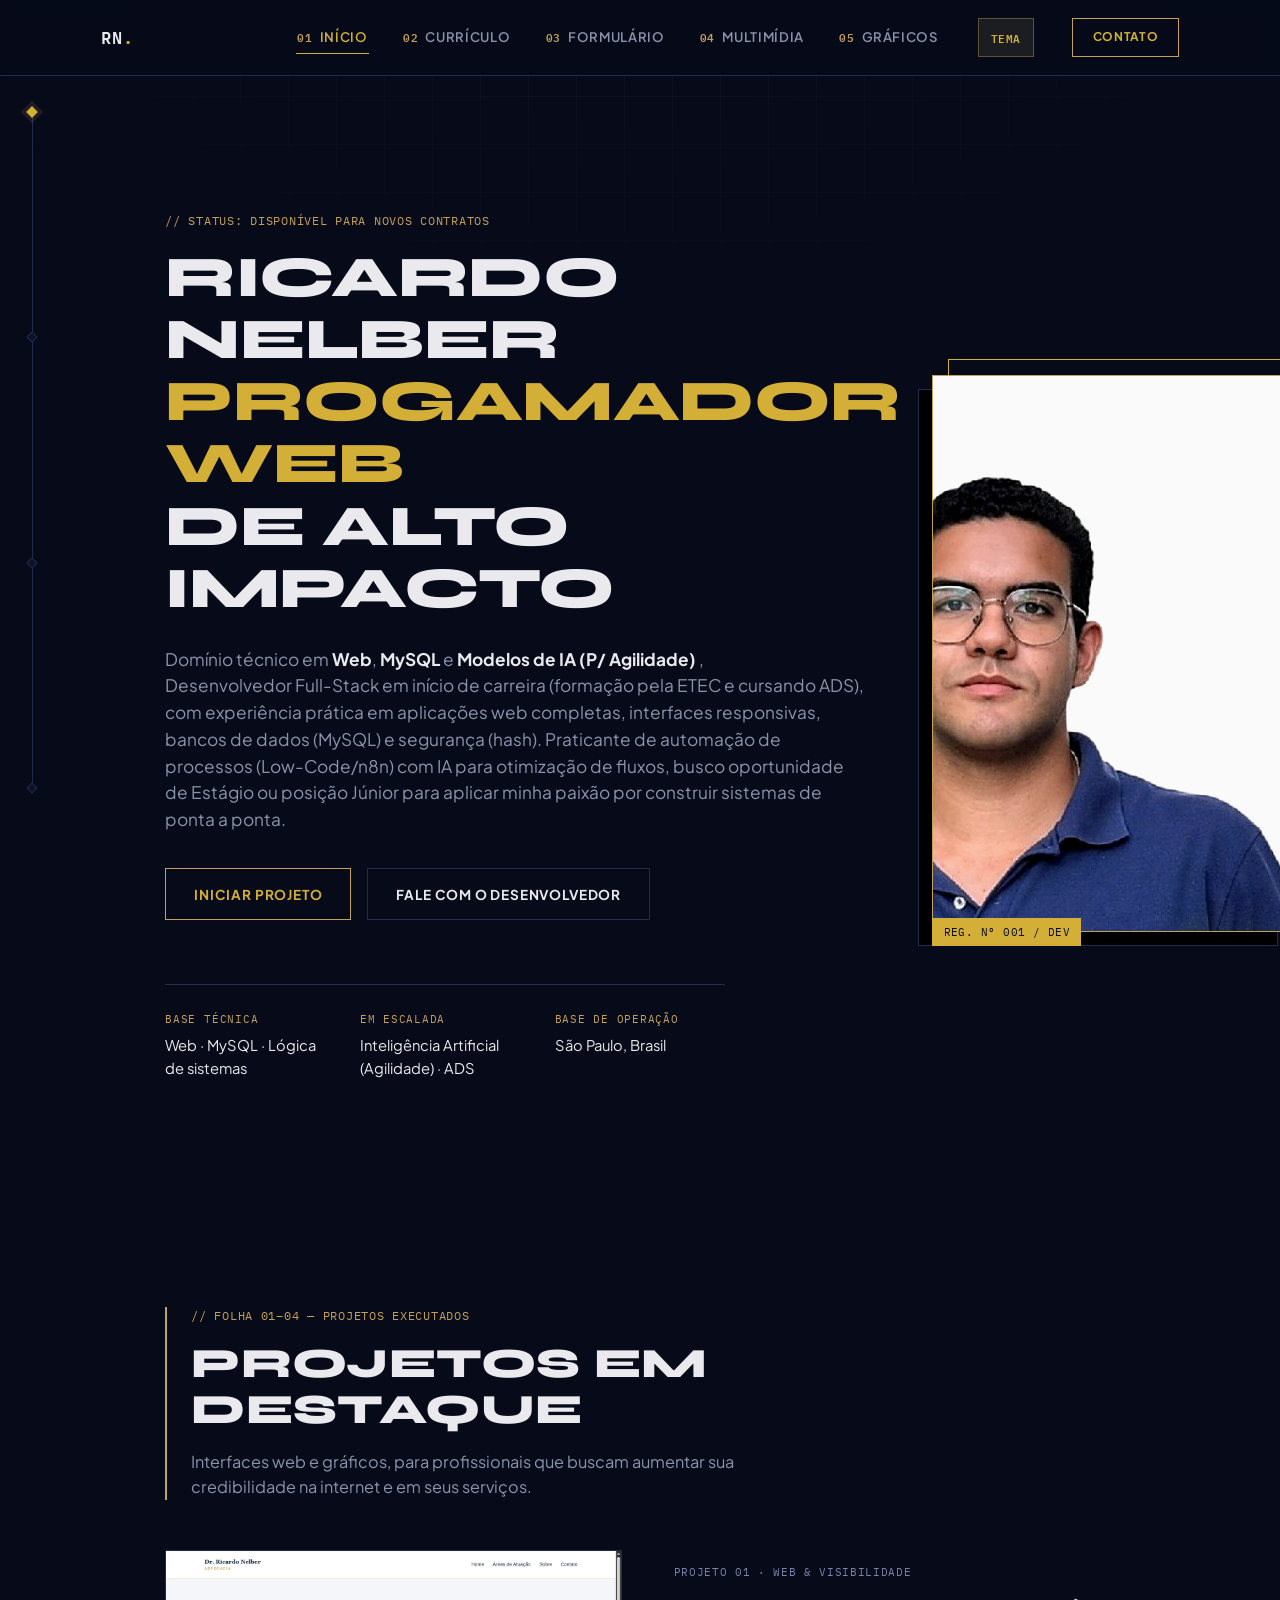
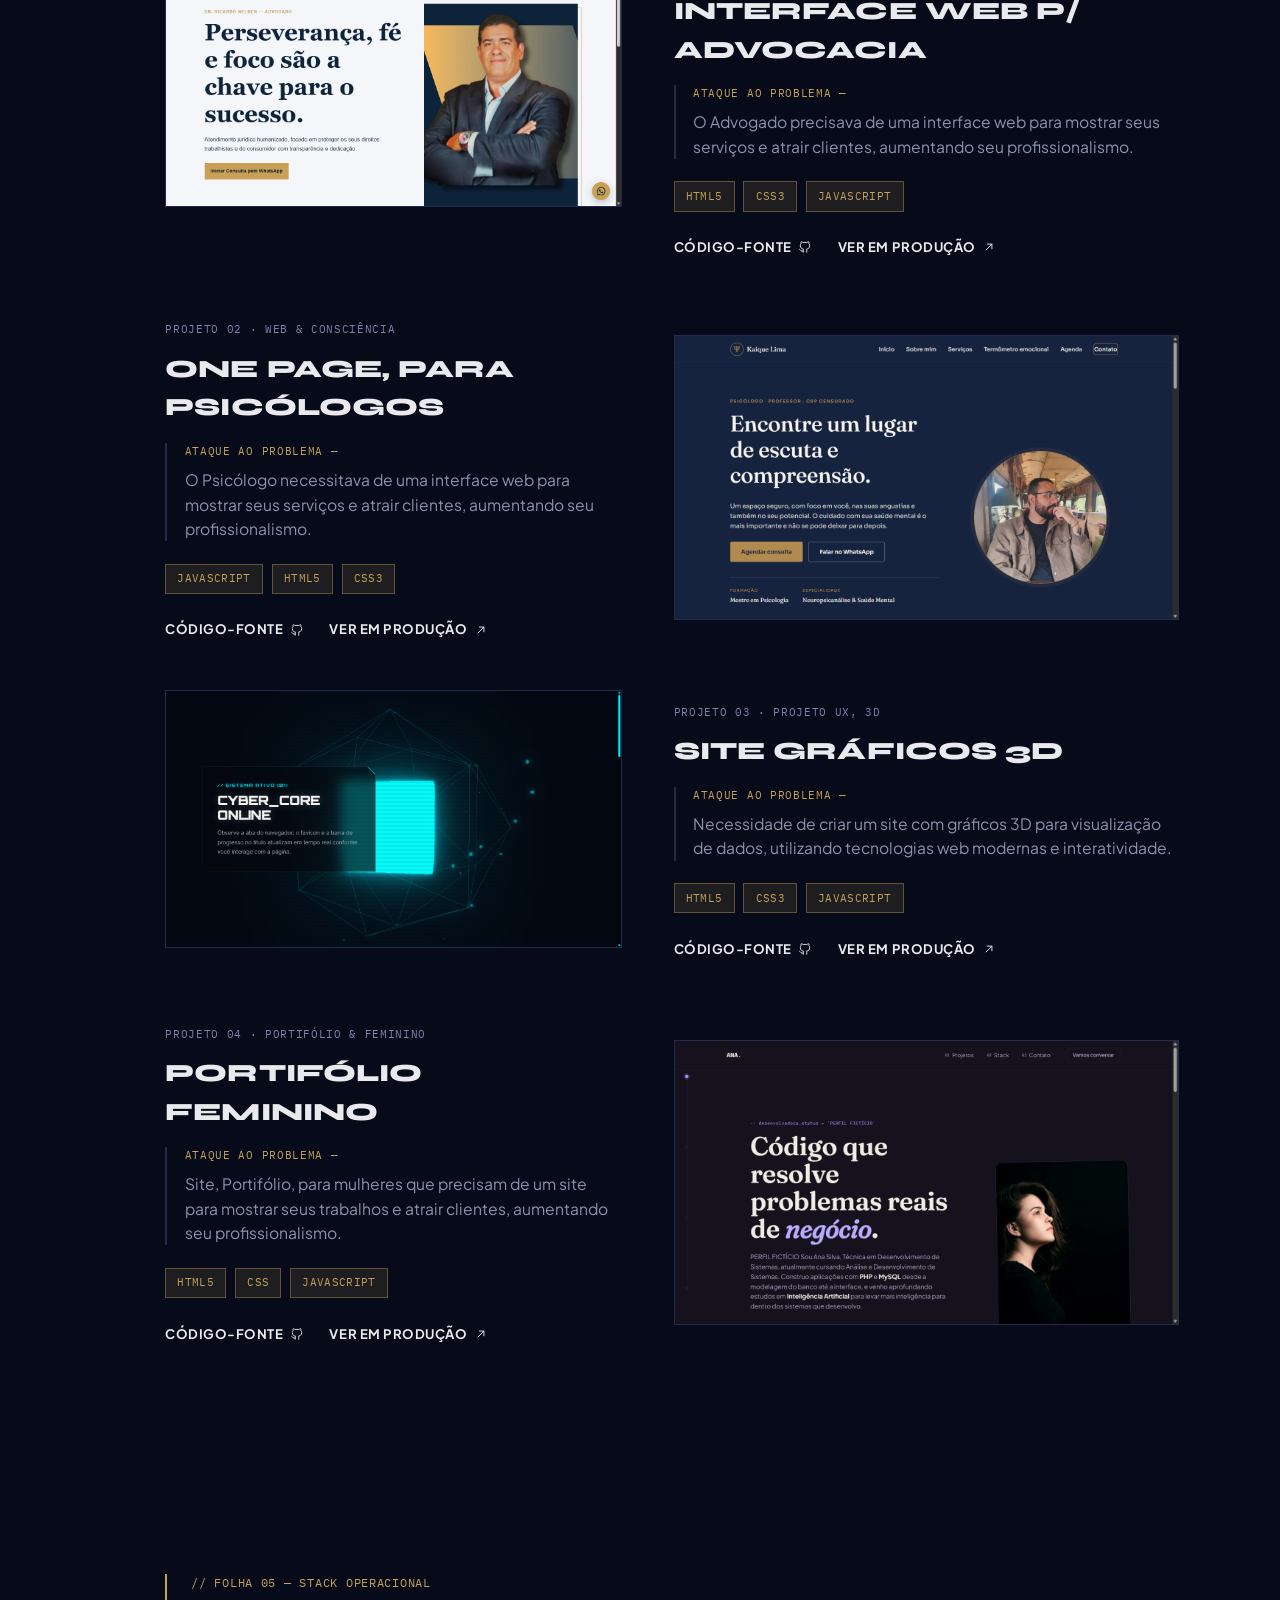
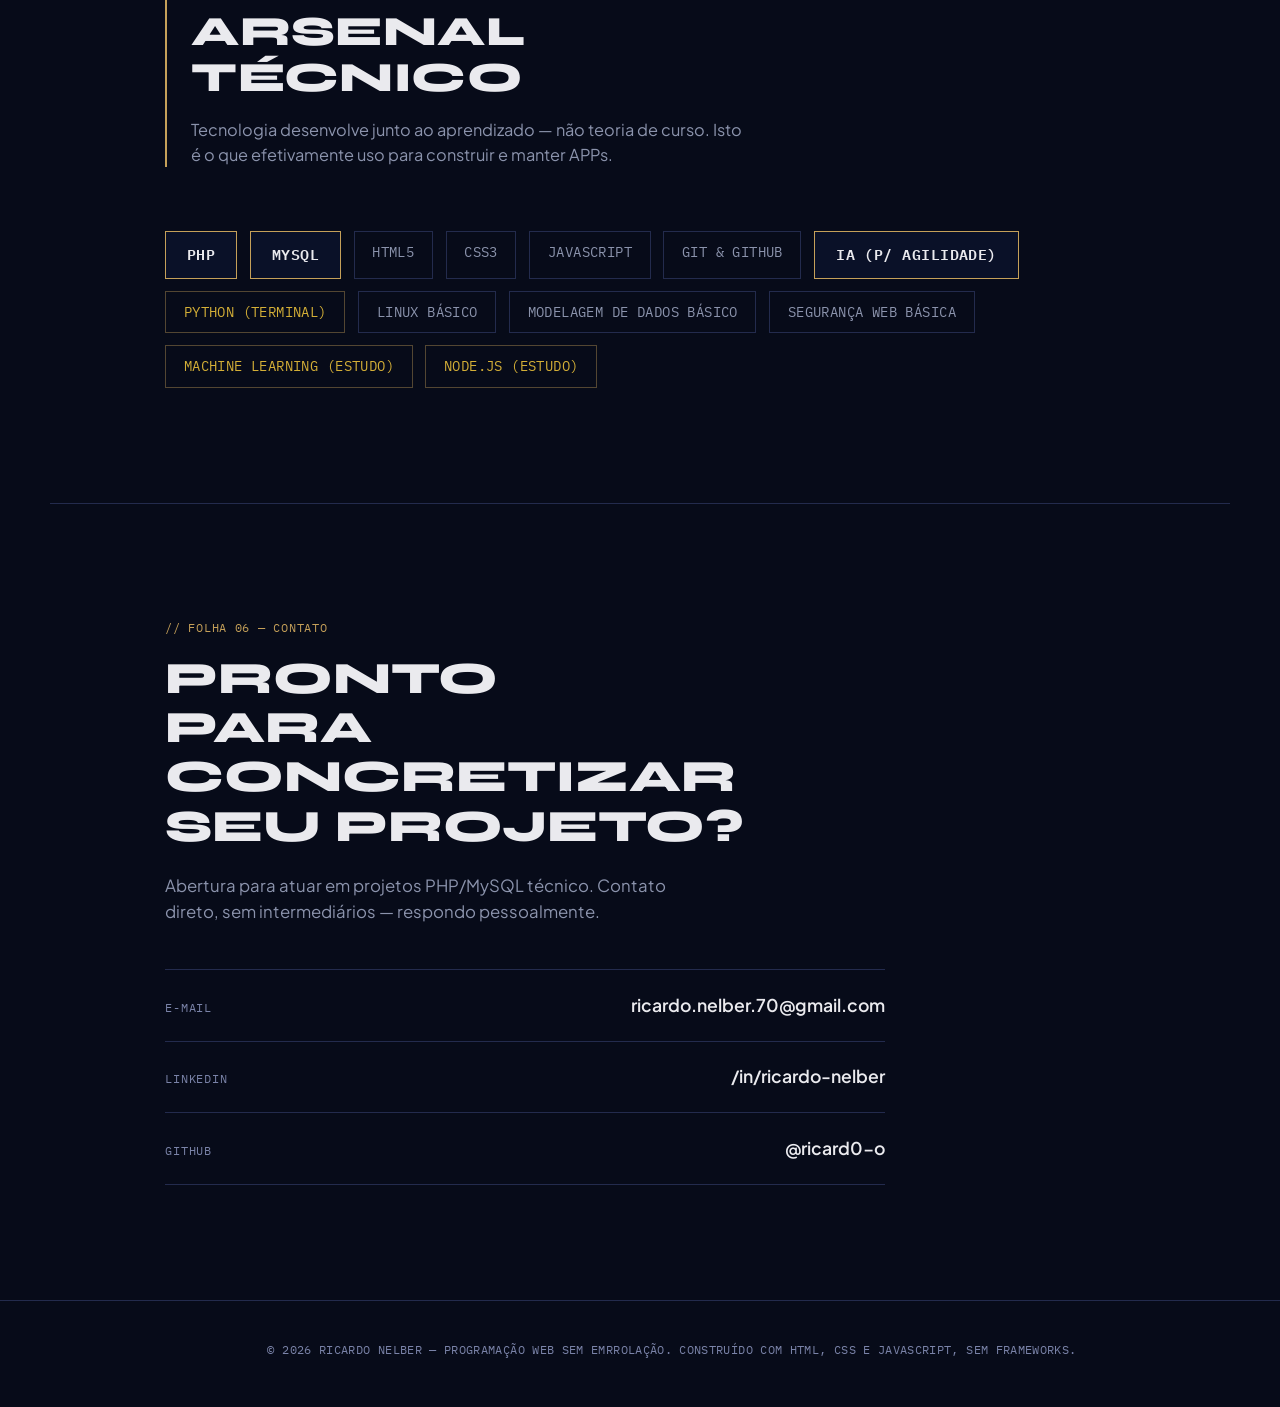
==== commit 2994a445: "feat: adicionar cinco páginas interligadas ao portfólio" ====
--- a/index.html
+++ b/index.html
@@ -15,7 +15,7 @@
 <meta property="og:locale" content="pt_BR">
 
 <link rel="icon" href="imagem/favicon.svg" type="image/svg+xml">
-<link rel="stylesheet" href="css/styles.css">
+<link rel="stylesheet" href="css/estilos.css">
 </head>
 <body>
 
@@ -42,7 +42,7 @@
 
 <header class="site-header">
   <div class="site-header__inner">
-    <a href="#inicio" class="logo" aria-label="Ricardo Nelber — início">
+    <a href="index.html" class="logo" aria-label="Ricardo Nelber — início">
       <span class="logo__mark">RN</span><span class="logo__dot">.</span>
     </a>
 
@@ -55,13 +55,16 @@
 
     <nav id="primaryNav" class="primary-nav" aria-label="Navegação principal">
       <ul>
-        <li><a href="#projetos"><span class="nav-index">01</span>Projetos</a></li>
-        <li><a href="#stack"><span class="nav-index">02</span>Arsenal</a></li>
-        <li><a href="#contato"><span class="nav-index">03</span>Contato</a></li>
+        <li><a href="index.html" aria-current="page"><span class="nav-index">01</span>Início</a></li>
+        <li><a href="curriculo.html"><span class="nav-index">02</span>Currículo</a></li>
+        <li><a href="formulario.html"><span class="nav-index">03</span>Formulário</a></li>
+        <li><a href="multimidia.html"><span class="nav-index">04</span>Multimídia</a></li>
+        <li><a href="graficos.html"><span class="nav-index">05</span>Gráficos</a></li>
       </ul>
-      <a class="btn btn--primary btn--small" href="#contato">
+      <button class="theme-toggle" type="button" data-theme-toggle aria-pressed="false">Tema</button>
+      <a class="btn btn--primary btn--small" href="formulario.html">
         <span class="btn__fill" aria-hidden="true"></span>
-        <span class="btn__label">Iniciar Projeto</span>
+        <span class="btn__label">Contato</span>
       </a>
     </nav>
   </div>
@@ -318,6 +321,6 @@
   <p>&copy; <span id="year">2026</span> Ricardo Nelber — Programação Web sem emrrolação. Construído com HTML, CSS e JavaScript, sem frameworks.</p>
 </footer>
 
-<script src="js/main.js"></script>
+<script src="js/scripts.js"></script>
 </body>
 </html>
--- a/css/estilos.css
+++ b/css/estilos.css
@@ -0,0 +1,943 @@
+/* =========================================================
+   Ricardo Nelber — Portfólio
+   Sistema de design: "Blueprint de Autoridade"
+   Azul-marinha absoluto + preto + dourado metálico.
+   Ângulos retos, grid de precisão, tipografia em caixa alta.
+   ========================================================= */
+
+/* ---------- Fontes locais (sem CDN externa) ---------- */
+@font-face {
+  font-family: "Syne";
+  src: url("fonts/syne-latin-700-normal.woff2") format("woff2");
+  font-weight: 700; font-style: normal; font-display: swap;
+}
+@font-face {
+  font-family: "Syne";
+  src: url("fonts/syne-latin-800-normal.woff2") format("woff2");
+  font-weight: 800; font-style: normal; font-display: swap;
+}
+@font-face {
+  font-family: "Plus Jakarta Sans";
+  src: url("fonts/plus-jakarta-sans-latin-400-normal.woff2") format("woff2");
+  font-weight: 400; font-style: normal; font-display: swap;
+}
+@font-face {
+  font-family: "Plus Jakarta Sans";
+  src: url("fonts/plus-jakarta-sans-latin-500-normal.woff2") format("woff2");
+  font-weight: 500; font-style: normal; font-display: swap;
+}
+@font-face {
+  font-family: "Plus Jakarta Sans";
+  src: url("fonts/plus-jakarta-sans-latin-600-normal.woff2") format("woff2");
+  font-weight: 600; font-style: normal; font-display: swap;
+}
+@font-face {
+  font-family: "Plus Jakarta Sans";
+  src: url("fonts/plus-jakarta-sans-latin-700-normal.woff2") format("woff2");
+  font-weight: 700; font-style: normal; font-display: swap;
+}
+@font-face {
+  font-family: "IBM Plex Mono";
+  src: url("fonts/ibm-plex-mono-latin-400-normal.woff2") format("woff2");
+  font-weight: 400; font-style: normal; font-display: swap;
+}
+@font-face {
+  font-family: "IBM Plex Mono";
+  src: url("fonts/ibm-plex-mono-latin-500-normal.woff2") format("woff2");
+  font-weight: 500; font-style: normal; font-display: swap;
+}
+@font-face {
+  font-family: "IBM Plex Mono";
+  src: url("fonts/ibm-plex-mono-latin-600-normal.woff2") format("woff2");
+  font-weight: 600; font-style: normal; font-display: swap;
+}
+
+/* ---------- Tokens ---------- */
+:root {
+  /* cor — autoridade: marinha absoluto + preto + dourado */
+  --bg: #070B19;
+  --bg-deep: #000000;
+  --bg-elevated: #0A1128;
+  --bg-panel: #0D1430;
+  --line: #232B4D;
+  --line-gold: rgba(197, 160, 89, 0.4);
+  --text: #EAEAEE;
+  --text-muted: #8B93AC;
+  --text-faint: #7A83A8;
+  --gold: #C5A059;
+  --gold-bright: #D4AF37;
+  --gold-dim: rgba(197, 160, 89, 0.12);
+
+  /* tipografia */
+  --font-display: "Syne", "Arial Narrow", sans-serif;
+  --font-body: "Plus Jakarta Sans", -apple-system, BlinkMacSystemFont, "Segoe UI", sans-serif;
+  --font-mono: "IBM Plex Mono", ui-monospace, SFMono-Regular, Menlo, monospace;
+
+  /* layout — zero arredondamento, por princípio de projeto */
+  --radius: 0px;
+  --content-max: 1180px;
+  --edge: clamp(1.25rem, 4vw, 4rem);
+  --rail-w: 64px;
+
+  --ease: cubic-bezier(0.65, 0, 0.35, 1);
+}
+
+/* ---------- Reset ---------- */
+*, *::before, *::after { box-sizing: border-box; }
+html { scroll-behavior: smooth; }
+@media (prefers-reduced-motion: reduce) {
+  html { scroll-behavior: auto; }
+  *, *::before, *::after {
+    animation-duration: 0.001ms !important;
+    animation-iteration-count: 1 !important;
+    transition-duration: 0.001ms !important;
+    scroll-behavior: auto !important;
+  }
+}
+
+body {
+  margin: 0;
+  background: var(--bg);
+  color: var(--text);
+  font-family: var(--font-body);
+  font-size: 16px;
+  line-height: 1.55;
+  -webkit-font-smoothing: antialiased;
+  overflow-x: hidden;
+}
+
+img { max-width: 100%; display: block; }
+a { color: inherit; text-decoration: none; }
+ul, ol { margin: 0; padding: 0; list-style: none; }
+h1, h2, h3, h4, dt, dd, p, figure { margin: 0; }
+
+/* grid de precisão / blueprint, sutil, fixo no fundo */
+body::before {
+  content: "";
+  position: fixed;
+  inset: 0;
+  pointer-events: none;
+  z-index: 0;
+  background-image:
+    linear-gradient(rgba(197,160,89,0.05) 1px, transparent 1px),
+    linear-gradient(90deg, rgba(197,160,89,0.05) 1px, transparent 1px);
+  background-size: 48px 48px;
+  mask-image: radial-gradient(ellipse 75% 55% at 50% 0%, black, transparent 72%);
+}
+
+.sr-only {
+  position: absolute; width: 1px; height: 1px;
+  padding: 0; margin: -1px; overflow: hidden;
+  clip: rect(0,0,0,0); white-space: nowrap; border: 0;
+}
+
+.skip-link {
+  position: absolute;
+  left: 1rem; top: -3rem;
+  background: var(--gold-bright);
+  color: #070B19;
+  font-family: var(--font-mono);
+  font-weight: 600;
+  font-size: 0.85rem;
+  text-transform: uppercase;
+  letter-spacing: 0.04em;
+  padding: 0.6rem 1rem;
+  z-index: 200;
+  transition: top 0.2s var(--ease);
+}
+.skip-link:focus { top: 1rem; }
+
+:focus-visible {
+  outline: 2px solid var(--gold-bright);
+  outline-offset: 3px;
+}
+
+/* ---------- Tipografia geral ---------- */
+.eyebrow {
+  font-family: var(--font-mono);
+  font-size: 0.76rem;
+  letter-spacing: 0.06em;
+  text-transform: uppercase;
+  color: var(--gold);
+  margin: 0 0 1rem;
+}
+.eyebrow--small { font-size: 0.7rem; color: var(--text-faint); margin-bottom: 0.7rem; }
+
+/* ---------- Trilho lateral: marcadores em losango (sem raio) ---------- */
+.rail {
+  position: fixed;
+  left: 0; top: 0; bottom: 0;
+  width: var(--rail-w);
+  display: none;
+  align-items: center;
+  justify-content: center;
+  z-index: 40;
+}
+@media (min-width: 1024px) {
+  .rail { display: flex; }
+}
+.rail__line {
+  position: absolute;
+  left: calc(var(--rail-w) / 2 - 0.5px);
+  top: 12%; height: 76%;
+  width: 1px;
+}
+.rail__line line {
+  stroke: var(--line);
+  stroke-width: 1;
+  vector-effect: non-scaling-stroke;
+}
+.rail__nodes {
+  position: relative;
+  height: 76%;
+  display: flex;
+  flex-direction: column;
+  justify-content: space-between;
+}
+.rail__nodes li span {
+  display: block;
+  width: 8px; height: 8px;
+  background: var(--bg-elevated);
+  border: 1.5px solid var(--line);
+  transform: rotate(45deg);
+  transition: background 0.3s var(--ease), border-color 0.3s var(--ease), box-shadow 0.3s var(--ease);
+}
+.rail__nodes li.is-active span {
+  background: var(--gold-bright);
+  border-color: var(--gold-bright);
+  box-shadow: 0 0 0 4px var(--gold-dim);
+}
+
+/* ---------- Header ---------- */
+.site-header {
+  position: sticky;
+  top: 0;
+  z-index: 100;
+  background: rgba(7, 11, 25, 0.85);
+  backdrop-filter: blur(10px);
+  border-bottom: 1px solid var(--line);
+}
+.site-header__inner {
+  max-width: var(--content-max);
+  margin: 0 auto;
+  padding: 1.1rem var(--edge);
+  display: flex;
+  align-items: center;
+  justify-content: space-between;
+  gap: 1rem;
+}
+.logo {
+  font-family: var(--font-mono);
+  font-weight: 600;
+  font-size: 1.05rem;
+  letter-spacing: 0.04em;
+  display: inline-flex;
+  align-items: baseline;
+}
+.logo__mark { color: var(--text); }
+.logo__dot { color: var(--gold-bright); }
+
+.primary-nav {
+  display: flex;
+  align-items: center;
+  gap: clamp(1.25rem, 3vw, 2.5rem);
+}
+.primary-nav ul {
+  display: flex;
+  gap: clamp(1.1rem, 2.6vw, 2rem);
+}
+.primary-nav a:not(.btn) {
+  position: relative;
+  font-size: 0.82rem;
+  font-weight: 600;
+  text-transform: uppercase;
+  letter-spacing: 0.05em;
+  color: var(--text-muted);
+  padding: 0.3rem 0.1rem;
+  display: inline-flex;
+  align-items: center;
+  gap: 0.45rem;
+  transition: color 0.25s var(--ease);
+}
+.nav-index {
+  font-family: var(--font-mono);
+  font-size: 0.66rem;
+  color: var(--gold);
+}
+.primary-nav a:not(.btn)::after {
+  content: "";
+  position: absolute;
+  left: 0; right: 100%; bottom: -2px;
+  height: 1px;
+  background: var(--gold-bright);
+  transition: right 0.3s var(--ease);
+}
+.primary-nav a:not(.btn):hover { color: var(--text); }
+.primary-nav a:not(.btn):hover::after,
+.primary-nav a:not(.btn):focus-visible::after { right: 0; }
+
+.nav-toggle {
+  display: none;
+  background: none;
+  border: none;
+  cursor: pointer;
+  padding: 0.5rem;
+}
+.nav-toggle__box {
+  width: 22px; height: 14px;
+  position: relative;
+  display: block;
+}
+.nav-toggle__box span {
+  position: absolute;
+  left: 0; right: 0;
+  height: 2px;
+  background: var(--gold);
+  transition: transform 0.28s var(--ease), opacity 0.28s var(--ease), top 0.28s var(--ease);
+}
+.nav-toggle__box span:first-child { top: 0; }
+.nav-toggle__box span:last-child { top: 100%; transform: translateY(-100%); }
+.nav-toggle[aria-expanded="true"] .nav-toggle__box span:first-child { top: 50%; transform: translateY(-50%) rotate(45deg); }
+.nav-toggle[aria-expanded="true"] .nav-toggle__box span:last-child { top: 50%; transform: translateY(-50%) rotate(-45deg); }
+
+/* ---------- Botões: retos, com preenchimento cirúrgico invertendo cores ---------- */
+.btn {
+  --pad-y: 0.9rem;
+  --pad-x: 1.75rem;
+  position: relative;
+  display: inline-flex;
+  align-items: center;
+  justify-content: center;
+  font-family: var(--font-body);
+  font-weight: 700;
+  font-size: 0.85rem;
+  text-transform: uppercase;
+  letter-spacing: 0.06em;
+  padding: var(--pad-y) var(--pad-x);
+  cursor: pointer;
+  isolation: isolate;
+  overflow: hidden;
+  border: 1.5px solid var(--gold);
+  border-radius: 0;
+  transition: color 0.3s var(--ease), border-color 0.3s var(--ease);
+}
+.btn--small { --pad-y: 0.6rem; --pad-x: 1.2rem; font-size: 0.75rem; }
+
+.btn__label { position: relative; z-index: 2; }
+.btn__fill {
+  position: absolute;
+  inset: 0;
+  background: var(--gold-bright);
+  transform: translateX(-101%);
+  transition: transform 0.4s var(--ease);
+  z-index: 1;
+}
+
+.btn--primary {
+  background: transparent;
+  color: var(--gold-bright);
+}
+.btn--primary:hover, .btn--primary:focus-visible {
+  color: #070B19;
+}
+.btn--primary:hover .btn__fill,
+.btn--primary:focus-visible .btn__fill { transform: translateX(0); }
+
+.btn--outline {
+  border-color: var(--line);
+  color: var(--text);
+}
+.btn--outline .btn__fill { background: #000000; }
+.btn--outline:hover, .btn--outline:focus-visible {
+  color: var(--gold-bright);
+  border-color: var(--gold);
+}
+.btn--outline:hover .btn__fill,
+.btn--outline:focus-visible .btn__fill { transform: translateX(0); }
+
+/* ---------- Layout base de seção ---------- */
+main { position: relative; z-index: 1; }
+section {
+  max-width: var(--content-max);
+  margin: 0 auto;
+  padding: clamp(4rem, 9vw, 7.5rem) var(--edge);
+}
+@media (min-width: 1024px) {
+  section { padding-left: calc(var(--edge) + var(--rail-w)); }
+}
+
+.section-head {
+  max-width: 640px;
+  margin-bottom: clamp(2.5rem, 5vw, 4rem);
+  border-left: 2px solid var(--gold);
+  padding-left: 1.5rem;
+}
+.section-head h2 {
+  font-family: var(--font-display);
+  font-weight: 800;
+  text-transform: uppercase;
+  letter-spacing: 0.01em;
+  font-size: clamp(1.9rem, 3.4vw, 2.6rem);
+  line-height: 1.1;
+  color: var(--text);
+}
+.section-head__desc {
+  margin-top: 1rem;
+  color: var(--text-muted);
+  font-size: 1.02rem;
+  max-width: 46ch;
+}
+
+/* ---------- Hero ---------- */
+.hero {
+  padding-top: clamp(5rem, 11vw, 8.5rem);
+  padding-bottom: clamp(4rem, 8vw, 6rem);
+}
+.hero__grid {
+  display: grid;
+  grid-template-columns: 1fr;
+  gap: clamp(3rem, 6vw, 2rem);
+  align-items: center;
+}
+@media (min-width: 900px) {
+  .hero__grid {
+    grid-template-columns: 1.15fr 0.85fr;
+    gap: 2rem;
+  }
+}
+
+.hero__title {
+  font-family: var(--font-display);
+  font-weight: 800;
+  text-transform: uppercase;
+  font-size: clamp(2.1rem, 5vw, 3.6rem);
+  line-height: 1.08;
+  letter-spacing: -0.01em;
+  color: var(--text);
+}
+.hero__title-accent { color: var(--gold-bright); }
+
+.hero__lede {
+  margin-top: 1.6rem;
+  color: var(--text-muted);
+  font-size: 1.08rem;
+  max-width: 54ch;
+}
+.hero__lede strong { color: var(--text); font-weight: 700; }
+
+.hero__actions {
+  display: flex;
+  flex-wrap: wrap;
+  gap: 1rem;
+  margin-top: 2.2rem;
+}
+
+.hero__facts {
+  margin-top: clamp(3rem, 6vw, 4rem);
+  display: grid;
+  grid-template-columns: repeat(auto-fit, minmax(150px, 1fr));
+  gap: 1.5rem;
+  max-width: 560px;
+  border-top: 1px solid var(--line);
+  padding-top: 1.6rem;
+}
+.hero__facts dt {
+  font-family: var(--font-mono);
+  font-size: 0.68rem;
+  color: var(--gold);
+  text-transform: uppercase;
+  letter-spacing: 0.07em;
+  margin-bottom: 0.4rem;
+}
+.hero__facts dd { font-size: 0.92rem; color: var(--text); }
+
+/* retrato: molduras retas sobrepostas (dourado + preto) para profundidade */
+.hero__portrait {
+  position: relative;
+  justify-self: center;
+}
+.portrait-frame {
+  position: relative;
+  width: min(360px, 78vw);
+}
+.portrait-frame__layer {
+  position: absolute;
+  inset: 0;
+  border: 1.5px solid var(--gold);
+}
+.portrait-frame__layer--gold {
+  transform: translate(16px, -16px);
+  border-color: var(--gold-bright);
+}
+.portrait-frame__layer--black {
+  transform: translate(-14px, 14px);
+  background: #000000;
+  border-color: var(--line);
+}
+.portrait-frame__photo {
+  position: relative;
+  z-index: 2;
+  border: 1.5px solid var(--gold);
+  background: var(--bg-elevated);
+  overflow: hidden;
+}
+.portrait-frame__photo img {
+  width: 100%;
+  aspect-ratio: 565 / 555;
+  object-fit: cover;
+  filter: saturate(0.85) contrast(1.08) brightness(0.98);
+}
+.portrait-frame__tag {
+  position: absolute;
+  z-index: 3;
+  left: 0; bottom: -14px;
+  font-family: var(--font-mono);
+  font-size: 0.68rem;
+  letter-spacing: 0.04em;
+  text-transform: uppercase;
+  color: #070B19;
+  background: var(--gold-bright);
+  padding: 0.35rem 0.7rem;
+}
+@media (min-width: 900px) {
+  .hero__portrait { justify-self: end; margin-right: 0.5rem; }
+}
+
+/* ---------- Projetos: lista assimétrica ---------- */
+.project-list {
+  display: flex;
+  flex-direction: column;
+  gap: clamp(2.5rem, 5vw, 4.5rem);
+}
+.project-card {
+  display: grid;
+  grid-template-columns: 1fr;
+  gap: 1.75rem;
+  align-items: start;
+}
+@media (min-width: 860px) {
+  .project-card {
+    grid-template-columns: minmax(0, 0.95fr) minmax(0, 1.05fr);
+    gap: clamp(2rem, 4vw, 3.5rem);
+  }
+  .project-card[data-stagger="left"] .project-card__media { order: 2; }
+  .project-card[data-stagger="left"] .project-card__body { order: 1; }
+  .project-card[data-stagger="right"] .project-card__media { transform: translateY(-14px); }
+  .project-card[data-stagger="left"] .project-card__media { transform: translateY(14px); }
+}
+
+.project-card__media {
+  position: relative;
+  overflow: hidden; /* corta apenas o excesso interno da imagem e mantém o bloco fixo */
+  border: 1px solid var(--line);
+  background: var(--bg-elevated);
+  isolation: isolate;
+  transition: border-color 0.4s var(--ease), box-shadow 0.4s var(--ease);
+}
+.project-card__media img {
+  width: 100%;
+  height: 100%;
+  display: block;
+  object-fit: cover;
+  transform: scale(1);
+  transform-origin: center center;
+  transition: transform 0.45s var(--ease), filter 0.35s var(--ease);
+}
+.project-card:hover .project-card__media,
+.project-card:focus-within .project-card__media {
+  border-color: var(--gold);
+  box-shadow: 0 0 0 1px rgba(197, 160, 89, 0.18);
+}
+.project-card:hover .project-card__media img,
+.project-card:focus-within .project-card__media img {
+  transform: scale(1.08); /* zoom interno restrito ao card, sem deslocar o bloco */
+  filter: saturate(1.08) contrast(1.04);
+}
+
+.project-card__body h3 {
+  font-family: var(--font-display);
+  font-weight: 800;
+  text-transform: uppercase;
+  letter-spacing: 0.005em;
+  font-size: clamp(1.25rem, 2.2vw, 1.55rem);
+  color: var(--text);
+  margin-bottom: 1rem;
+}
+
+.project-card__attack {
+  color: var(--text-muted);
+  max-width: 52ch;
+  font-size: 0.98rem;
+  border-left: 2px solid var(--line);
+  padding-left: 1.1rem;
+}
+.project-card__attack-label {
+  display: block;
+  font-family: var(--font-mono);
+  font-size: 0.7rem;
+  text-transform: uppercase;
+  letter-spacing: 0.06em;
+  color: var(--gold);
+  margin-bottom: 0.5rem;
+}
+
+.badge-list {
+  display: flex;
+  flex-wrap: wrap;
+  gap: 0.55rem;
+  margin: 1.4rem 0 1.6rem;
+}
+.badge-list li {
+  font-family: var(--font-mono);
+  font-size: 0.7rem;
+  text-transform: uppercase;
+  letter-spacing: 0.03em;
+  color: var(--gold);
+  background: var(--gold-dim);
+  border: 1px solid var(--line-gold);
+  padding: 0.34rem 0.7rem;
+}
+
+.project-card__links {
+  display: flex;
+  gap: 1.6rem;
+}
+.project-card__links a {
+  position: relative;
+  display: inline-flex;
+  align-items: center;
+  gap: 0.4rem;
+  font-size: 0.82rem;
+  font-weight: 700;
+  text-transform: uppercase;
+  letter-spacing: 0.04em;
+  color: var(--text);
+}
+.project-card__links svg {
+  width: 14px; height: 14px;
+  transition: transform 0.3s var(--ease);
+}
+.project-card__links a::after {
+  content: "";
+  position: absolute;
+  left: 0; right: 100%; bottom: -3px;
+  height: 1px;
+  background: var(--gold-bright);
+  transition: right 0.3s var(--ease);
+}
+.project-card__links a:hover, .project-card__links a:focus-visible { color: var(--gold-bright); }
+.project-card__links a:hover::after, .project-card__links a:focus-visible::after { right: 0; }
+.project-card__links a:hover svg { transform: translate(2px, -2px); }
+
+/* ---------- Arsenal técnico ---------- */
+.stack__cloud {
+  display: flex;
+  flex-wrap: wrap;
+  gap: 0.75rem 0.8rem;
+}
+.tag {
+  font-family: var(--font-mono);
+  font-size: 0.85rem;
+  text-transform: uppercase;
+  letter-spacing: 0.03em;
+  color: var(--text-muted);
+  border: 1px solid var(--line);
+  padding: 0.6rem 1.1rem;
+  transition: transform 0.25s var(--ease), border-color 0.25s var(--ease), color 0.25s var(--ease), background 0.25s var(--ease);
+}
+.tag:hover {
+  transform: translateY(-3px);
+  border-color: var(--gold);
+  color: var(--text);
+}
+.tag--lg {
+  font-size: 0.95rem;
+  font-weight: 600;
+  color: var(--text);
+  background: var(--bg-elevated);
+  padding: 0.7rem 1.3rem;
+  border-color: var(--gold);
+}
+.tag--accent {
+  color: var(--gold-bright);
+  border-color: var(--line-gold);
+}
+
+/* ---------- Contato ---------- */
+.contato {
+  border-top: 1px solid var(--line);
+}
+.contato__inner {
+  max-width: 720px;
+}
+.contato h2 {
+  font-family: var(--font-display);
+  font-weight: 800;
+  text-transform: uppercase;
+  font-size: clamp(1.8rem, 4.2vw, 2.8rem);
+  line-height: 1.1;
+  color: var(--text);
+}
+.contato__lede {
+  margin-top: 1.4rem;
+  color: var(--text-muted);
+  font-size: 1.05rem;
+  max-width: 46ch;
+}
+.contato__links {
+  margin-top: 2.75rem;
+  display: flex;
+  flex-direction: column;
+  border-top: 1px solid var(--line);
+}
+.contato__link {
+  display: flex;
+  align-items: baseline;
+  justify-content: space-between;
+  gap: 1rem;
+  padding: 1.35rem 0;
+  border-bottom: 1px solid var(--line);
+  transition: padding-left 0.3s var(--ease), color 0.3s var(--ease), border-color 0.3s var(--ease);
+}
+.contato__link:hover, .contato__link:focus-visible {
+  padding-left: 0.9rem;
+  color: var(--gold-bright);
+  border-color: var(--gold);
+}
+.contato__link-label {
+  font-family: var(--font-mono);
+  font-size: 0.72rem;
+  color: var(--text-faint);
+  text-transform: uppercase;
+  letter-spacing: 0.07em;
+}
+.contato__link-value {
+  font-size: 1.1rem;
+  font-weight: 600;
+}
+
+/* ---------- Footer ---------- */
+.site-footer {
+  padding: 2.5rem var(--edge) 3rem;
+  text-align: center;
+  border-top: 1px solid var(--line);
+}
+@media (min-width: 1024px) { .site-footer { padding-left: calc(var(--edge) + var(--rail-w)); } }
+.site-footer p {
+  font-family: var(--font-mono);
+  font-size: 0.74rem;
+  color: var(--text-faint);
+  text-transform: uppercase;
+  letter-spacing: 0.03em;
+}
+
+/* ---------- Mobile nav ---------- */
+@media (max-width: 780px) {
+  .nav-toggle { display: inline-flex; align-items: center; justify-content: center; }
+  .primary-nav {
+    position: fixed;
+    inset: 0 0 auto 0;
+    top: 64px;
+    background: var(--bg-elevated);
+    border-bottom: 1px solid var(--line);
+    flex-direction: column;
+    align-items: stretch;
+    padding: 1.5rem var(--edge) 2rem;
+    gap: 1.5rem;
+    transform: translateY(-8px);
+    opacity: 0;
+    visibility: hidden;
+    pointer-events: none;
+    transition: transform 0.3s var(--ease), opacity 0.3s var(--ease), visibility 0.3s;
+  }
+  .primary-nav.is-open {
+    transform: translateY(0);
+    opacity: 1;
+    visibility: visible;
+    pointer-events: auto;
+  }
+  .primary-nav ul { flex-direction: column; gap: 1rem; }
+  .primary-nav a:not(.btn) { font-size: 1rem; }
+  .primary-nav .btn { align-self: flex-start; }
+}
+
+/* ---------- Revelação no scroll ---------- */
+[data-reveal] {
+  opacity: 0;
+  transform: translateY(18px);
+  transition: opacity 0.7s var(--ease), transform 0.7s var(--ease);
+}
+[data-reveal].is-visible {
+  opacity: 1;
+  transform: translateY(0);
+}
+@media (prefers-reduced-motion: reduce) {
+  [data-reveal] { opacity: 1; transform: none; }
+}
+
+/* ---------- CP3: navegação entre páginas e preferência persistente ---------- */
+.primary-nav a[aria-current="page"] { color: var(--gold-bright); }
+.primary-nav a[aria-current="page"]::after { right: 0; }
+
+.theme-toggle {
+  border: 1px solid var(--line-gold);
+  background: var(--gold-dim);
+  color: var(--gold-bright);
+  padding: 0.55rem 0.75rem;
+  font: 600 0.7rem var(--font-mono);
+  letter-spacing: 0.05em;
+  text-transform: uppercase;
+  cursor: pointer;
+}
+.theme-toggle:hover,
+.theme-toggle:focus-visible { border-color: var(--gold-bright); }
+
+body[data-theme="claro"] {
+  --bg: #f3f0e8;
+  --bg-deep: #ffffff;
+  --bg-elevated: #ffffff;
+  --bg-panel: #ebe6d9;
+  --line: #c9c0aa;
+  --text: #111827;
+  --text-muted: #4b5563;
+  --text-faint: #596275;
+  --gold: #8b6914;
+  --gold-bright: #76580d;
+  --gold-dim: rgba(139, 105, 20, 0.12);
+  --line-gold: rgba(139, 105, 20, 0.45);
+}
+body[data-theme="claro"] .site-header { background: rgba(243, 240, 232, 0.92); }
+
+/* ---------- CP3: páginas internas ---------- */
+.pagina-interna main { min-height: calc(100vh - 170px); }
+.page-hero {
+  padding-top: clamp(4.5rem, 9vw, 7rem);
+  padding-bottom: clamp(2.5rem, 5vw, 4rem);
+  border-bottom: 1px solid var(--line);
+}
+.page-hero h1 {
+  font: 800 clamp(2.4rem, 7vw, 5.5rem)/0.98 var(--font-display);
+  text-transform: uppercase;
+  letter-spacing: -0.02em;
+}
+.page-hero > p:last-child {
+  max-width: 62ch;
+  margin-top: 1.4rem;
+  color: var(--text-muted);
+  font-size: clamp(1rem, 2vw, 1.15rem);
+}
+
+.content-grid,
+.charts-grid,
+.form-section {
+  display: grid;
+  grid-template-columns: repeat(2, minmax(0, 1fr));
+  gap: 1.25rem;
+  padding-top: clamp(2.5rem, 5vw, 4rem);
+  padding-bottom: clamp(3.5rem, 7vw, 6rem);
+}
+.panel,
+.chart-card,
+.contact-form,
+.media-note {
+  border: 1px solid var(--line);
+  background: var(--bg-panel);
+  padding: clamp(1.35rem, 3vw, 2.25rem);
+}
+.panel--wide { grid-column: 1 / -1; }
+.panel h2,
+.chart-card h2,
+.form-copy h2,
+.media-note h2 {
+  font: 700 clamp(1.25rem, 3vw, 1.8rem)/1.2 var(--font-display);
+  text-transform: uppercase;
+  margin-bottom: 1rem;
+}
+.panel p:last-child,
+.form-copy > p:last-child,
+.media-note > p:last-child { color: var(--text-muted); }
+
+.timeline { padding-top: 1rem; }
+.timeline ol { border-top: 1px solid var(--line); }
+.timeline li {
+  display: grid;
+  grid-template-columns: 56px 1fr;
+  gap: 1.25rem;
+  padding: 1.5rem 0;
+  border-bottom: 1px solid var(--line);
+}
+.timeline li > span { color: var(--gold); font: 600 0.8rem var(--font-mono); }
+.timeline h3 { margin-bottom: 0.35rem; text-transform: uppercase; }
+.timeline p { color: var(--text-muted); }
+
+/* ---------- CP3: formulário validado ---------- */
+.form-section { align-items: start; }
+.form-copy { position: sticky; top: 110px; }
+.field { display: grid; gap: 0.45rem; margin-bottom: 1.2rem; }
+.field label { font-weight: 700; }
+.field input,
+.field select,
+.field textarea {
+  width: 100%;
+  border: 1px solid var(--line);
+  border-radius: 0;
+  background: var(--bg);
+  color: var(--text);
+  padding: 0.85rem;
+  font: inherit;
+}
+.field textarea { resize: vertical; }
+.field input:focus,
+.field select:focus,
+.field textarea:focus { border-color: var(--gold-bright); outline: 2px solid var(--gold-dim); }
+.field [aria-invalid="true"] { border-color: #ef6a6a; }
+.field-error { min-height: 1.2em; color: #ff8f8f; }
+.form-actions { display: flex; flex-wrap: wrap; gap: 0.75rem; }
+.form-feedback {
+  min-height: 1.5rem;
+  margin-top: 1rem;
+  color: var(--gold-bright);
+  font-weight: 700;
+}
+
+/* ---------- CP3: galeria multimídia ---------- */
+.media-grid {
+  display: grid;
+  grid-template-columns: repeat(2, minmax(0, 1fr));
+  gap: 1.25rem;
+  padding-top: clamp(2.5rem, 5vw, 4rem);
+  padding-bottom: 2rem;
+}
+.media-card { border: 1px solid var(--line); background: var(--bg-panel); overflow: hidden; }
+.media-card img { width: 100%; aspect-ratio: 4 / 3; object-fit: cover; transition: transform 0.4s var(--ease); }
+.media-card:hover img { transform: scale(1.04); }
+.media-card figcaption { display: grid; gap: 0.25rem; padding: 1rem; }
+.media-card strong { text-transform: uppercase; }
+.media-card span { color: var(--text-muted); }
+.media-note { margin-top: 0; margin-bottom: clamp(3.5rem, 7vw, 6rem); }
+
+/* ---------- CP3: gráficos acessíveis ---------- */
+.bar-chart { display: grid; gap: 1rem; margin-top: 1.75rem; }
+.bar-chart > div { display: grid; grid-template-columns: 92px 1fr 48px; gap: 0.75rem; align-items: center; }
+.bar-chart span,
+.bar-chart b { font: 600 0.72rem var(--font-mono); }
+.bar-chart i { height: 12px; background: linear-gradient(90deg, var(--gold-bright) var(--value), var(--line) var(--value)); }
+.line-chart { width: 100%; margin-top: 1.5rem; overflow: visible; }
+.chart-grid-lines path { fill: none; stroke: var(--line); stroke-width: 1; }
+.line-chart polyline { fill: none; stroke: var(--gold-bright); stroke-width: 5; }
+.chart-points circle { fill: var(--bg); stroke: var(--gold-bright); stroke-width: 4; }
+.chart-legend { display: flex; flex-wrap: wrap; gap: 0.6rem 1rem; color: var(--text-muted); font-size: 0.75rem; }
+
+@media (max-width: 900px) {
+  .content-grid,
+  .charts-grid,
+  .form-section,
+  .media-grid { grid-template-columns: 1fr; }
+  .form-copy { position: static; }
+}
+@media (max-width: 780px) {
+  .theme-toggle { align-self: flex-start; }
+}
+@media (max-width: 520px) {
+  .bar-chart > div { grid-template-columns: 76px 1fr 42px; gap: 0.45rem; }
+}
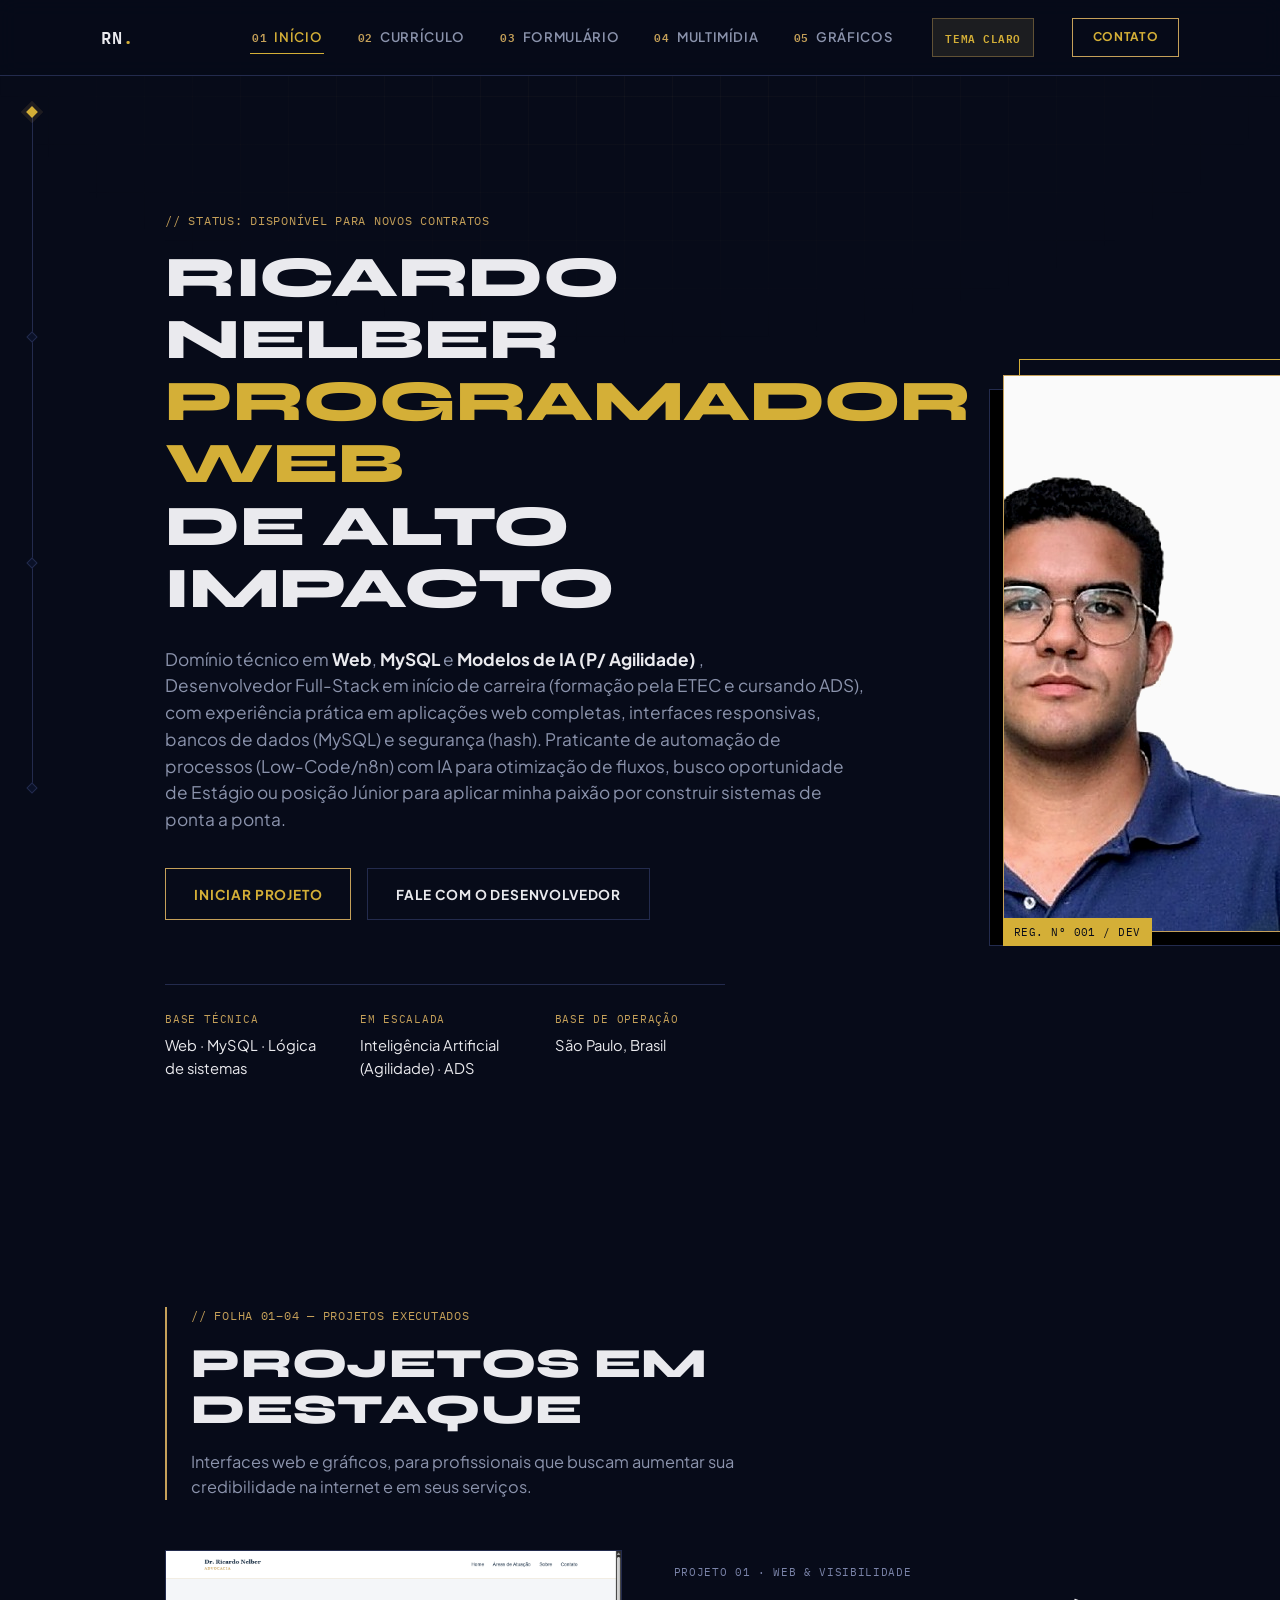
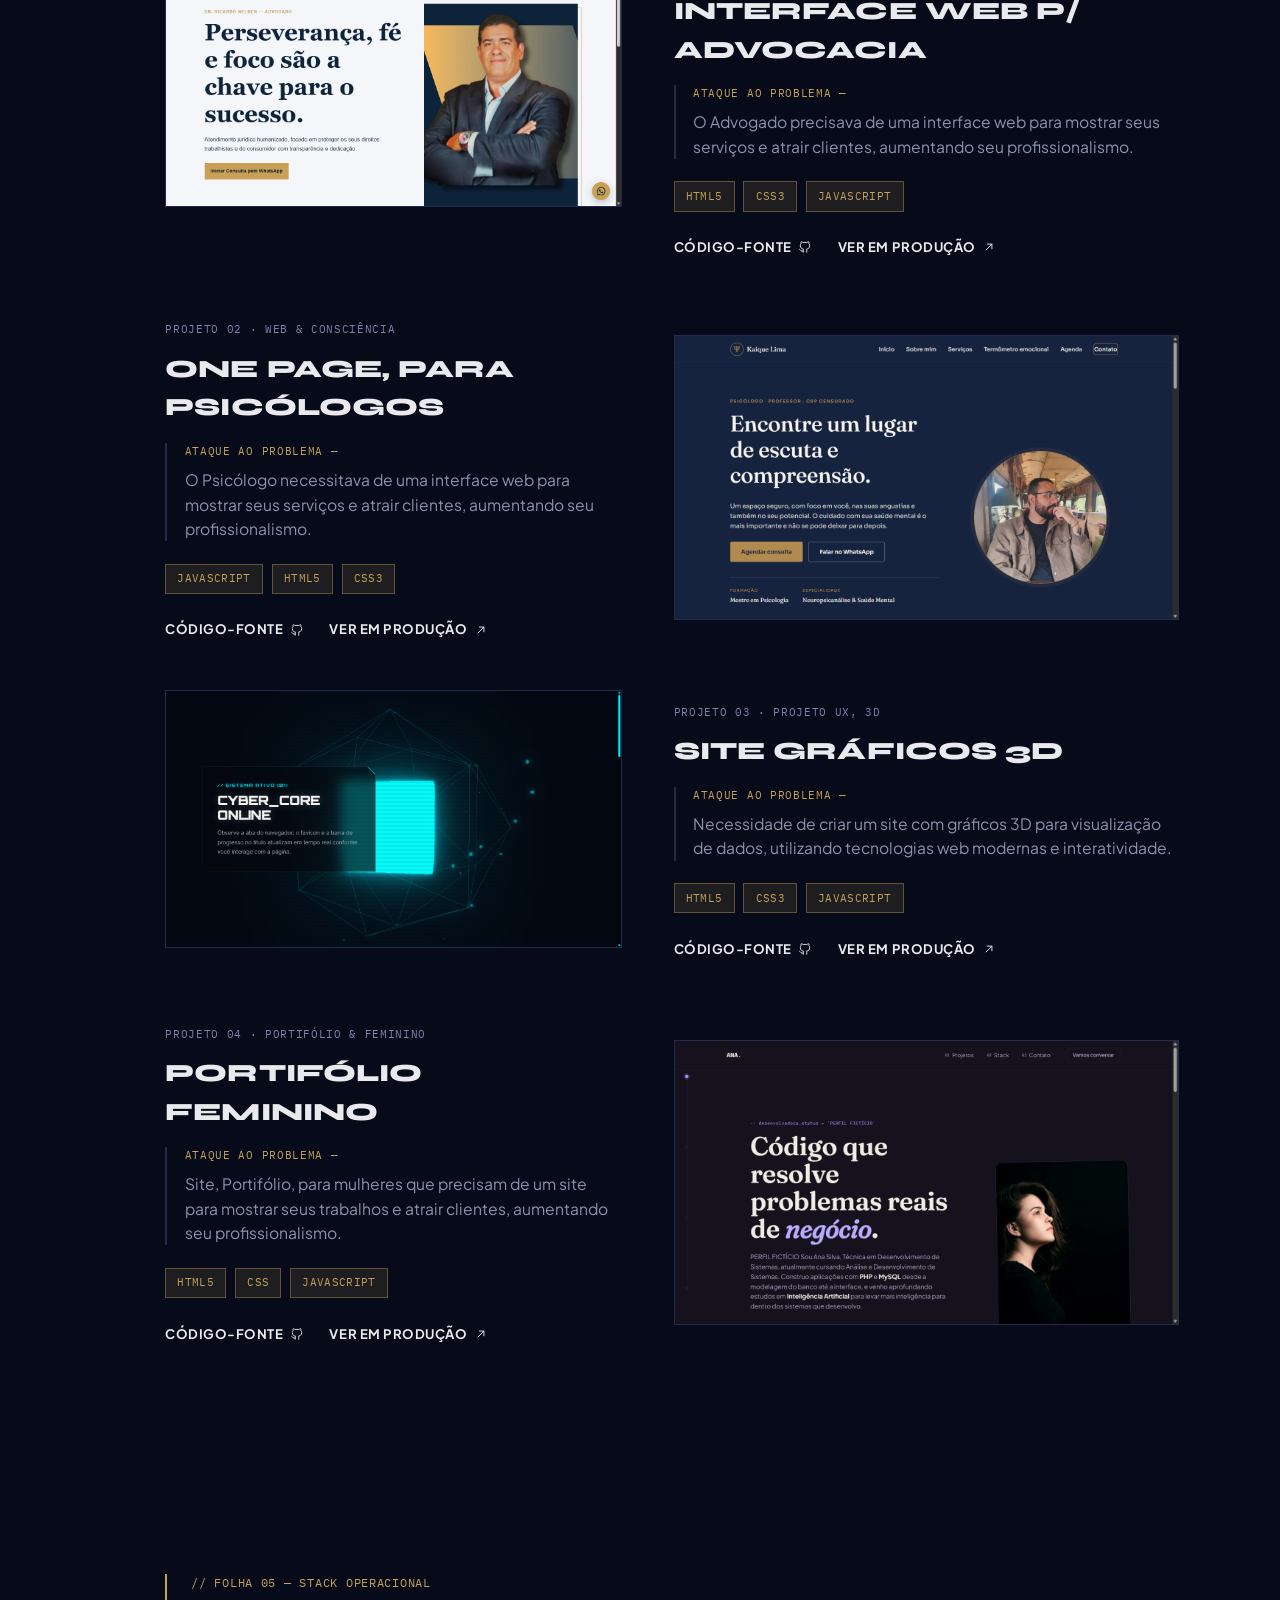
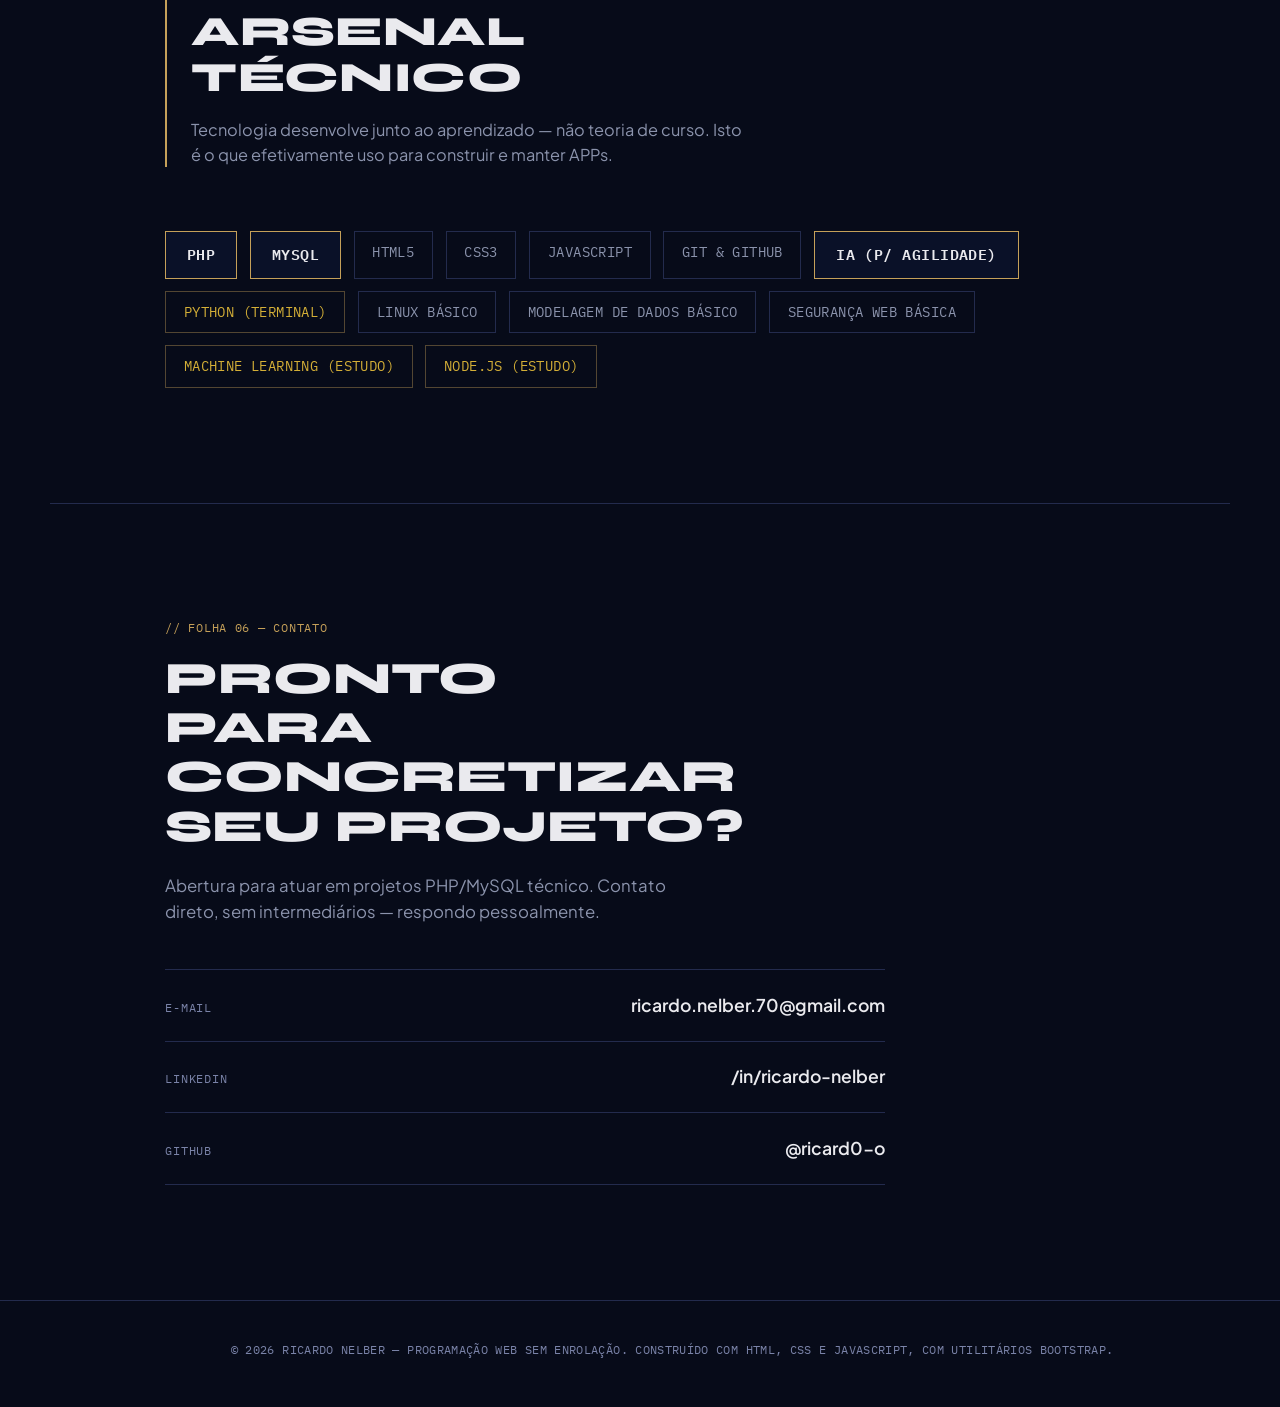
==== commit 1395fd48: "feat: consolidar portfolio CP4 com Bootstrap e acessibilidade" ====
--- a/index.html
+++ b/index.html
@@ -15,7 +15,8 @@
 <meta property="og:locale" content="pt_BR">
 
 <link rel="icon" href="imagem/favicon.svg" type="image/svg+xml">
-<link rel="stylesheet" href="css/estilos.css">
+<link rel="stylesheet" href="css/vendor/bootstrap-utilities.min.css">
+  <link rel="stylesheet" href="css/estilos.css">
 </head>
 <body>
 
@@ -41,7 +42,7 @@
 </nav>
 
 <header class="site-header">
-  <div class="site-header__inner">
+  <div class="site-header__inner d-flex align-items-center justify-content-between">
     <a href="index.html" class="logo" aria-label="Ricardo Nelber — início">
       <span class="logo__mark">RN</span><span class="logo__dot">.</span>
     </a>
@@ -80,7 +81,7 @@
         <p class="eyebrow">// status: disponível para novos contratos</p>
         <h1 class="hero__title">
           Ricardo Nelber<br>
-          <span class="hero__title-accent">Progamador web</span><br>
+          <span class="hero__title-accent">Programador web</span><br>
           de Alto Impacto
         </h1>
         <p class="hero__lede">
@@ -147,7 +148,7 @@
       <li class="project-card" data-stagger="right">
         <div class="project-card__media">
           <img src="imagem/Inicio-adv.png" width="640" height="480" loading="lazy"
-            alt="Ilustração técnica estilo blueprint de um gráfico de barras dourado representando níveis de estoque, com marcações de precisão nos cantos.">
+            alt="Captura da página inicial do site de advocacia Nascimento.">
         </div>
         <div class="project-card__body">
           <p class="eyebrow eyebrow--small">Projeto 01 · web &amp; visibilidade</p>
@@ -155,16 +156,17 @@
           <p class="project-card__attack">
             <span class="project-card__attack-label">Ataque ao problema —</span>
             O Advogado precisava de uma interface web para mostrar seus serviços e atrair clientes, aumentando seu profissionalismo.
+          </p>
           <ul class="badge-list" aria-label="Tecnologias utilizadas">
             <li>HTML5</li><li>CSS3</li><li>JavaScript</li>
           </ul>
           <div class="project-card__links">
             <!-- SUBSTITUIR pelos links reais -->
-            <a target="_blank" href="https://github.com/Ricard0-o/Site-One-Page-Adv-Nascimento">
+            <a target="_blank" rel="noopener noreferrer" href="https://github.com/Ricard0-o/Site-One-Page-Adv-Nascimento">
               <span>Código-fonte</span>
               <svg viewBox="0 0 24 24" aria-hidden="true"><path d="M9 19c-4.3 1.4-4.3-2.5-6-3m12 5v-3.5c0-1 .1-1.4-.5-2 2.8-.3 5.5-1.4 5.5-6a4.6 4.6 0 0 0-1.3-3.2 4.2 4.2 0 0 0-.1-3.2s-1.1-.3-3.5 1.3a12.3 12.3 0 0 0-6.2 0C6.5 2.8 5.4 3.1 5.4 3.1a4.2 4.2 0 0 0-.1 3.2A4.6 4.6 0 0 0 4 9.5c0 4.6 2.7 5.7 5.5 6-.6.6-.6 1.2-.5 2V21" fill="none" stroke="currentColor" stroke-width="1.6" stroke-linecap="round" stroke-linejoin="round"/></svg>
             </a>
-            <a target="_blank" href="https://advnascimento.netlify.app/">
+            <a target="_blank" rel="noopener noreferrer" href="https://advnascimento.netlify.app/">
               <span>Ver em produção</span>
               <svg viewBox="0 0 24 24" aria-hidden="true"><path d="M7 17 17 7M9 7h8v8" fill="none" stroke="currentColor" stroke-width="1.6" stroke-linecap="round" stroke-linejoin="round"/></svg>
             </a>
@@ -175,7 +177,7 @@
       <li class="project-card" data-stagger="left">
         <div class="project-card__media">
           <img src="imagem/inicio-ps.png" width="640" height="480" loading="lazy"
-            alt="Ilustração técnica estilo blueprint de três painéis retangulares conectados representando o fluxo de um chamado de suporte até a resolução.">
+            alt="Captura da página de apresentação do psicólogo Kaique Lima.">
         </div>
         <div class="project-card__body">
           <p class="eyebrow eyebrow--small">Projeto 02 · Web &amp; Consciência</p>
@@ -188,11 +190,11 @@
             <li>JavaScript</li><li>HTML5</li><li>CSS3</li>
           </ul>
           <div class="project-card__links">
-            <a target="_blank" href="https://github.com/Ricard0-o/Site-One-Page-Pisico-kaique">
+            <a target="_blank" rel="noopener noreferrer" href="https://github.com/Ricard0-o/Site-One-Page-Pisico-kaique">
               <span>Código-fonte</span>
               <svg viewBox="0 0 24 24" aria-hidden="true"><path d="M9 19c-4.3 1.4-4.3-2.5-6-3m12 5v-3.5c0-1 .1-1.4-.5-2 2.8-.3 5.5-1.4 5.5-6a4.6 4.6 0 0 0-1.3-3.2 4.2 4.2 0 0 0-.1-3.2s-1.1-.3-3.5 1.3a12.3 12.3 0 0 0-6.2 0C6.5 2.8 5.4 3.1 5.4 3.1a4.2 4.2 0 0 0-.1 3.2A4.6 4.6 0 0 0 4 9.5c0 4.6 2.7 5.7 5.5 6-.6.6-.6 1.2-.5 2V21" fill="none" stroke="currentColor" stroke-width="1.6" stroke-linecap="round" stroke-linejoin="round"/></svg>
             </a>
-            <a target="_blank" href="https://kaiquelimapsico.netlify.app/">
+            <a target="_blank" rel="noopener noreferrer" href="https://kaiquelimapsico.netlify.app/">
               <span>Ver em produção</span>
               <svg viewBox="0 0 24 24" aria-hidden="true"><path d="M7 17 17 7M9 7h8v8" fill="none" stroke="currentColor" stroke-width="1.6" stroke-linecap="round" stroke-linejoin="round"/></svg>
             </a>
@@ -203,7 +205,7 @@
       <li class="project-card" data-stagger="right">
         <div class="project-card__media">
           <img src="imagem/site-3d.png" width="640" height="480" loading="lazy"
-            alt="Ilustração técnica estilo blueprint de uma rede neural angular em dourado, representando um modelo de classificação de sentimento.">
+            alt="Captura do projeto web de objetos e gráficos 3D.">
         </div>
         <div class="project-card__body">
           <p class="eyebrow eyebrow--small">Projeto 03 · Projeto UX, 3D</p>
@@ -216,7 +218,7 @@
             <li>HTML5</li><li>CSS3</li><li>JavaScript</li>
           </ul>
           <div class="project-card__links">
-            <a target="_blank" href="https://github.com/Ricard0-o/Objeto-3D-WEB">
+            <a target="_blank" rel="noopener noreferrer" href="https://github.com/Ricard0-o/Objeto-3D-WEB">
               <span>Código-fonte</span>
               <svg viewBox="0 0 24 24" aria-hidden="true"><path d="M9 19c-4.3 1.4-4.3-2.5-6-3m12 5v-3.5c0-1 .1-1.4-.5-2 2.8-.3 5.5-1.4 5.5-6a4.6 4.6 0 0 0-1.3-3.2 4.2 4.2 0 0 0-.1-3.2s-1.1-.3-3.5 1.3a12.3 12.3 0 0 0-6.2 0C6.5 2.8 5.4 3.1 5.4 3.1a4.2 4.2 0 0 0-.1 3.2A4.6 4.6 0 0 0 4 9.5c0 4.6 2.7 5.7 5.5 6-.6.6-.6 1.2-.5 2V21" fill="none" stroke="currentColor" stroke-width="1.6" stroke-linecap="round" stroke-linejoin="round"/></svg>
             </a>
@@ -231,7 +233,7 @@
       <li class="project-card" data-stagger="left">
         <div class="project-card__media">
           <img src="imagem/port-fem.png" width="640" height="480" loading="lazy"
-            alt="Ilustração técnica estilo blueprint de um escudo angular dourado com uma chave, representando um sistema de autenticação e permissões.">
+            alt="Captura do projeto de portfólio feminino.">
         </div>
         <div class="project-card__body">
           <p class="eyebrow eyebrow--small">Projeto 04 · Portifólio &amp; Feminino</p>
@@ -244,11 +246,11 @@
             <li>HTML5</li><li>CSS</li><li>JavaScript</li>
           </ul>
           <div class="project-card__links">
-            <a target="_blank" href="https://github.com/Ricard0-o/Portif-lio-Fiminino/">
+            <a target="_blank" rel="noopener noreferrer" href="https://github.com/Ricard0-o/Portif-lio-Fiminino/">
               <span>Código-fonte</span>
               <svg viewBox="0 0 24 24" aria-hidden="true"><path d="M9 19c-4.3 1.4-4.3-2.5-6-3m12 5v-3.5c0-1 .1-1.4-.5-2 2.8-.3 5.5-1.4 5.5-6a4.6 4.6 0 0 0-1.3-3.2 4.2 4.2 0 0 0-.1-3.2s-1.1-.3-3.5 1.3a12.3 12.3 0 0 0-6.2 0C6.5 2.8 5.4 3.1 5.4 3.1a4.2 4.2 0 0 0-.1 3.2A4.6 4.6 0 0 0 4 9.5c0 4.6 2.7 5.7 5.5 6-.6.6-.6 1.2-.5 2V21" fill="none" stroke="currentColor" stroke-width="1.6" stroke-linecap="round" stroke-linejoin="round"/></svg>
             </a>
-            <a target="_blank" href="https://portifolio-feminino.netlify.app/">
+            <a target="_blank" rel="noopener noreferrer" href="https://portifolio-feminino.netlify.app/">
               <span>Ver em produção</span>
               <svg viewBox="0 0 24 24" aria-hidden="true"><path d="M7 17 17 7M9 7h8v8" fill="none" stroke="currentColor" stroke-width="1.6" stroke-linecap="round" stroke-linejoin="round"/></svg>
             </a>
@@ -318,7 +320,7 @@
 </main>
 
 <footer class="site-footer">
-  <p>&copy; <span id="year">2026</span> Ricardo Nelber — Programação Web sem emrrolação. Construído com HTML, CSS e JavaScript, sem frameworks.</p>
+  <p>&copy; <span id="year">2026</span> Ricardo Nelber — Programação Web sem enrolação. Construído com HTML, CSS e JavaScript, com utilitários Bootstrap.</p>
 </footer>
 
 <script src="js/scripts.js"></script>
--- a/css/estilos.css
+++ b/css/estilos.css
@@ -941,3 +941,15 @@
 @media (max-width: 520px) {
   .bar-chart > div { grid-template-columns: 76px 1fr 42px; gap: 0.45rem; }
 }
+
+/* CP4: foco consistente, contraste no tema claro e quebra de conteúdo. */
+:focus-visible { outline: 3px solid var(--gold-bright); outline-offset: 4px; }
+body[data-theme="claro"] .field-error { color: #a11924; }
+body[data-theme="claro"] .btn--primary:hover,
+body[data-theme="claro"] .btn--primary:focus-visible { color: #ffffff; }
+body[data-theme="claro"] .portrait-frame__tag { color: #ffffff; }
+.contato__link-value { overflow-wrap: anywhere; min-width: 0; }
+.project-card__links { flex-wrap: wrap; }
+@media (max-width: 520px) {
+  .contato__link { flex-direction: column; gap: .35rem; }
+}
